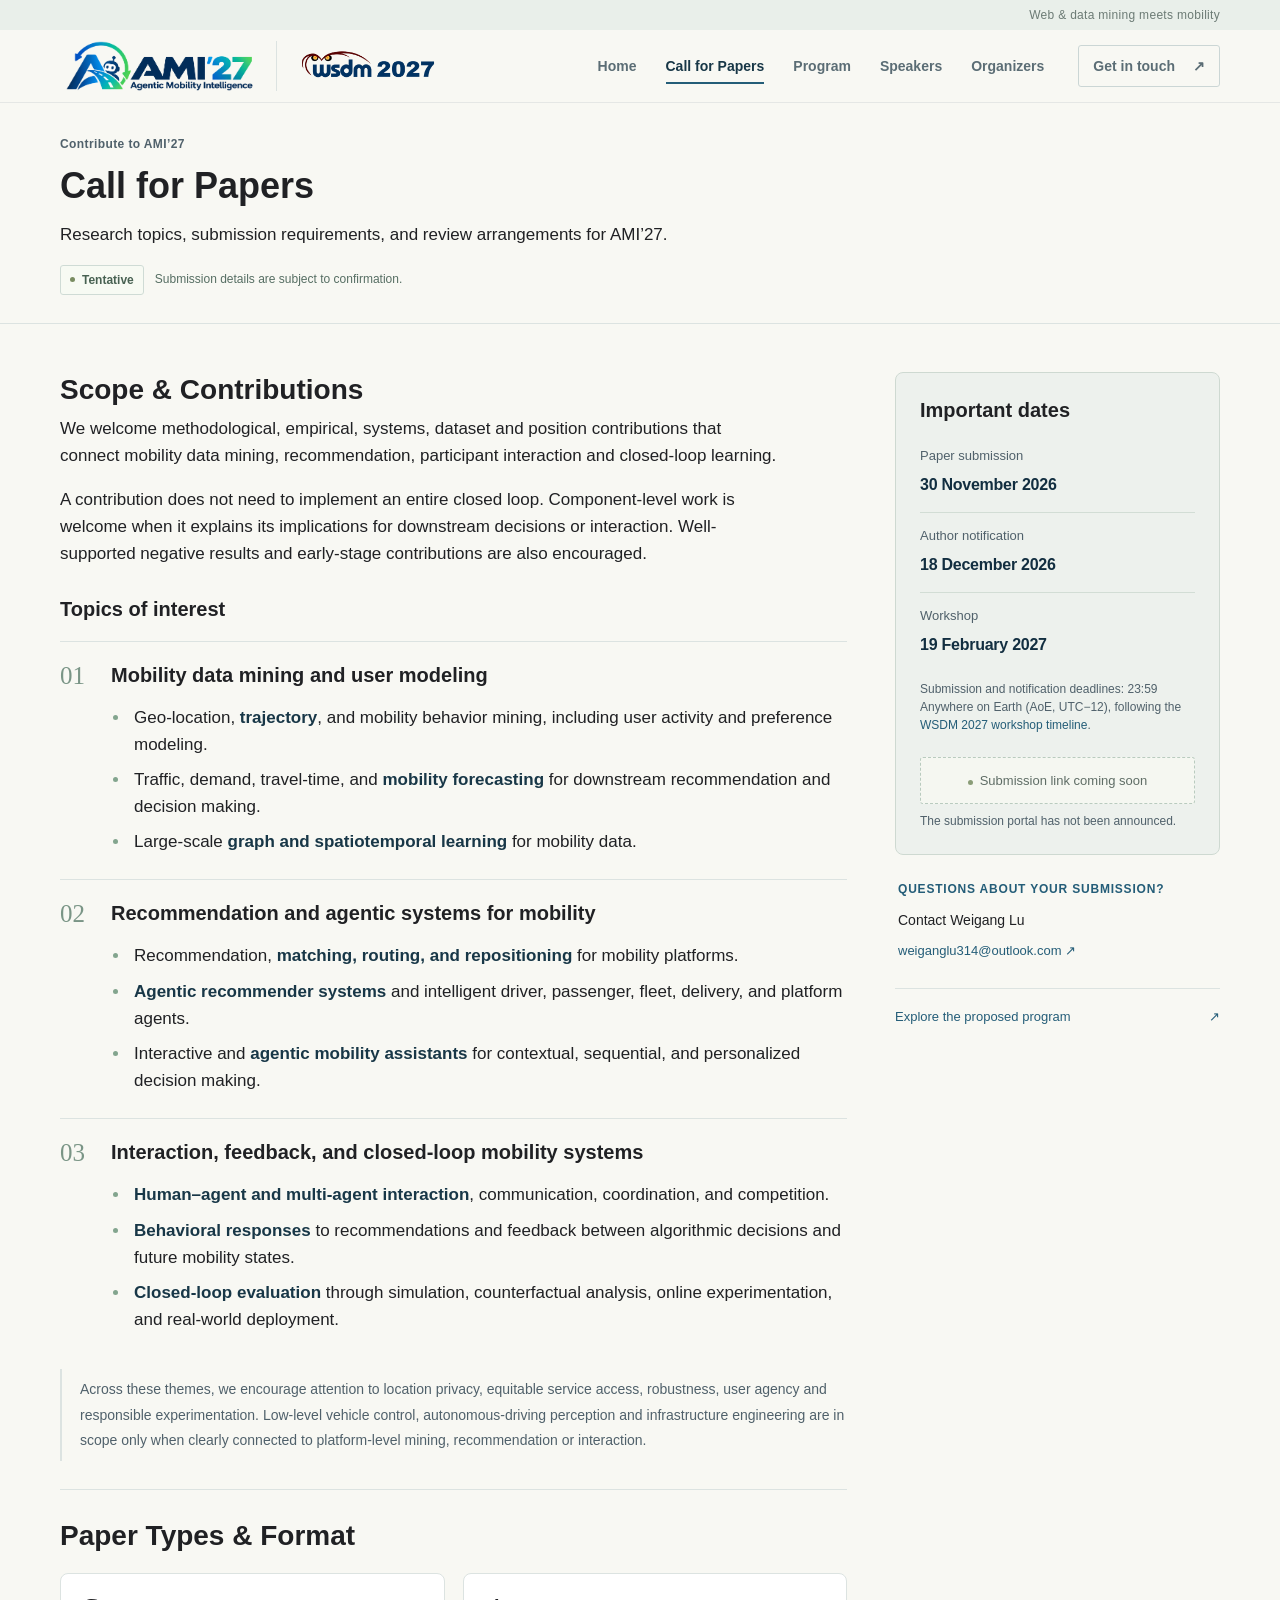
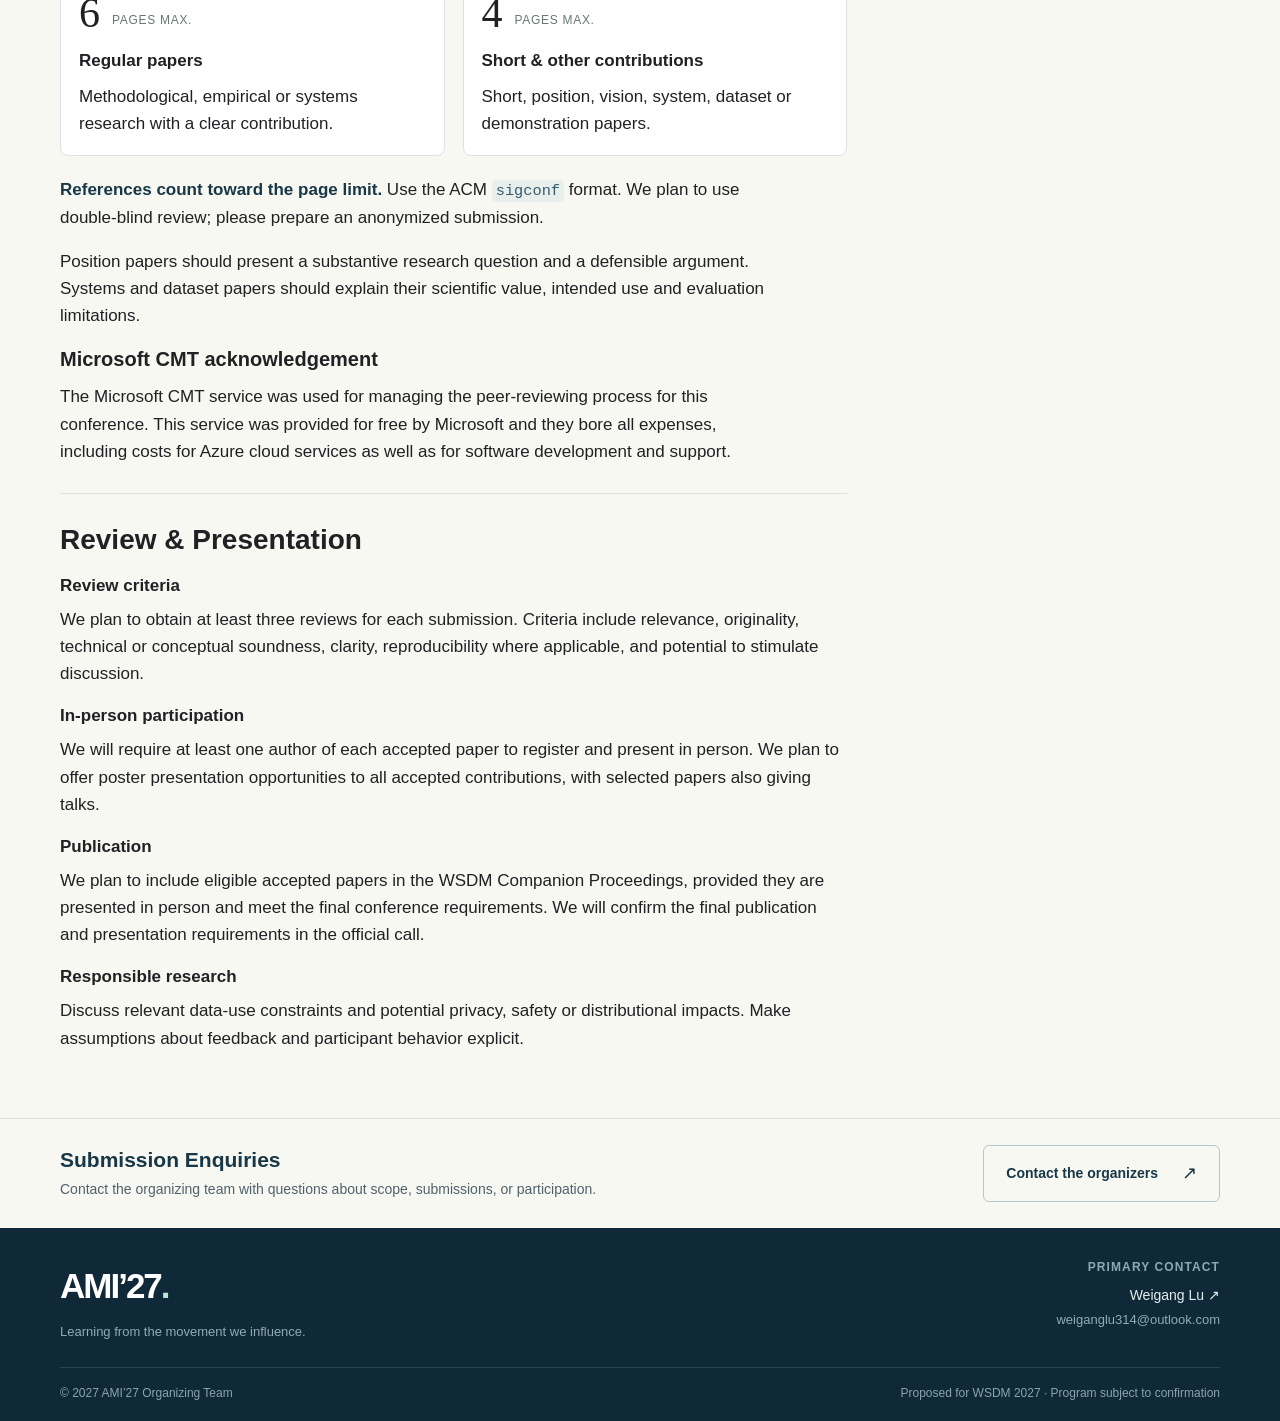
==== cfp.html @ adaaa417 "Initial commit: AMI'27 workshop website and build scripts Co-authored-by: Copilot <223556219+Copilot" ====
<!doctype html>
<html lang="en"><head><meta charset="utf-8"><meta name="viewport" content="width=device-width, initial-scale=1"><meta name="theme-color" content="#122e40"><title>Call for Papers | AMI’27</title><meta name="description" content="Explore the proposed AMI’27 research topics, submission guidelines, review process and important dates."><meta property="og:type" content="website"><meta property="og:title" content="Call for Papers | AMI’27"><meta property="og:description" content="Explore the proposed AMI’27 research topics, submission guidelines, review process and important dates."><meta property="og:site_name" content="AMI’27 — Agentic Mobility Intelligence"><link rel="icon" href="assets/img/favicon.svg" type="image/svg+xml"><link rel="stylesheet" href="assets/css/bootstrap.min.css"><link rel="stylesheet" href="assets/css/site.css"><link rel="stylesheet" href="assets/css/proposal.css"><link rel="stylesheet" href="assets/css/refinements.css"><link rel="stylesheet" href="assets/css/images.css"><script src="assets/js/site.js" defer></script></head><body class="page-cfp"><a class="skip-link" href="#main-content">Skip to content</a>
  <div class="announcement"><div class="container"><span class="announcement-right">Web & data mining meets mobility</span></div></div>
  <header class="site-header"><div class="container nav-inner">
    <div class="brand-group"><a class="wordmark" href="index.html" aria-label="AMI’27 home"><img src="assets/img/ami27-logo-transparent.png" width="2172" height="724" alt="AMI’27 — Agentic Mobility Intelligence"></a><a class="conference-brand" href="https://www.wsdm-conference.org/2027/" target="_blank" rel="noopener noreferrer" aria-label="Visit the WSDM 2027 conference website (opens in a new tab)"><img src="assets/img/wsdm-2027-logo-transparent.png" width="2152" height="731" alt="WSDM 2027"></a></div>
    <button class="menu-toggle" type="button" aria-controls="primary-navigation" aria-expanded="false"><span class="menu-lines" aria-hidden="true"></span><span class="sr-only">Open navigation</span></button>
    <nav class="site-nav" id="primary-navigation" aria-label="Main navigation"><a href="index.html">Home</a><a href="cfp.html" class="active" aria-current="page">Call for Papers</a><a href="schedule.html">Program</a><a href="speakers.html">Speakers</a><a href="organizers.html">Organizers</a><a class="nav-contact" href="mailto:weiganglu314@outlook.com">Get in touch <span aria-hidden="true">↗</span></a></nav>
  </div></header><main id="main-content"><section class="page-hero"><div class="container"><div class="eyebrow">Contribute to AMI’27</div><h1>Call for Papers</h1><p class="page-lead">Research topics, submission requirements, and review arrangements for AMI’27.</p><div class="hero-status"><span class="status-pill"><span></span>Tentative</span><span>Submission details are subject to confirmation.</span></div></div></section>
  <section class="section"><div class="container"><div class="content-sidebar-grid"><div class="main-prose"><h2>Scope & Contributions</h2><p>We welcome methodological, empirical, systems, dataset and position contributions that connect mobility data mining, recommendation, participant interaction and closed-loop learning.</p><p>A contribution does not need to implement an entire closed loop. Component-level work is welcome when it explains its implications for downstream decisions or interaction. Well-supported negative results and early-stage contributions are also encouraged.</p><section class="topic-block" id="topics"><h3 class="topic-section-title">Topics of interest</h3><article class="topic-group" id="theme-01"><span class="topic-index">01</span><div><h3>Mobility data mining and user modeling</h3><ul class="clean-list"><li>Geo-location, <strong>trajectory</strong>, and mobility behavior mining, including user activity and preference modeling.</li><li>Traffic, demand, travel-time, and <strong>mobility forecasting</strong> for downstream recommendation and decision making.</li><li>Large-scale <strong>graph and spatiotemporal learning</strong> for mobility data.</li></ul></div></article><article class="topic-group" id="theme-02"><span class="topic-index">02</span><div><h3>Recommendation and agentic systems for mobility</h3><ul class="clean-list"><li>Recommendation, <strong>matching, routing, and repositioning</strong> for mobility platforms.</li><li><strong>Agentic recommender systems</strong> and intelligent driver, passenger, fleet, delivery, and platform agents.</li><li>Interactive and <strong>agentic mobility assistants</strong> for contextual, sequential, and personalized decision making.</li></ul></div></article><article class="topic-group" id="theme-03"><span class="topic-index">03</span><div><h3>Interaction, feedback, and closed-loop mobility systems</h3><ul class="clean-list"><li><strong>Human–agent and multi-agent interaction</strong>, communication, coordination, and competition.</li><li><strong>Behavioral responses</strong> to recommendations and feedback between algorithmic decisions and future mobility states.</li><li><strong>Closed-loop evaluation</strong> through simulation, counterfactual analysis, online experimentation, and real-world deployment.</li></ul></div></article><p class="scope-note">Across these themes, we encourage attention to location privacy, equitable service access, robustness, user agency and responsible experimentation. Low-level vehicle control, autonomous-driving perception and infrastructure engineering are in scope only when clearly connected to platform-level mining, recommendation or interaction.</p></section>
  <section class="article-section" id="submission-guidelines"><h2>Paper Types & Format</h2><div class="paper-types"><div><span class="paper-limit">6<span>pages max.</span></span><h3>Regular papers</h3><p>Methodological, empirical or systems research with a clear contribution.</p></div><div><span class="paper-limit">4<span>pages max.</span></span><h3>Short & other contributions</h3><p>Short, position, vision, system, dataset or demonstration papers.</p></div></div><p><strong>References count toward the page limit.</strong> Use the ACM <code>sigconf</code> format. We plan to use double-blind review; please prepare an anonymized submission.</p><p>Position papers should present a substantive research question and a defensible argument. Systems and dataset papers should explain their scientific value, intended use and evaluation limitations.</p><h3 id="cmt-acknowledgement">Microsoft CMT acknowledgement</h3><p>The Microsoft CMT service was used for managing the peer-reviewing process for this conference. This service was provided for free by Microsoft and they bore all expenses, including costs for Azure cloud services as well as for software development and support.</p></section>
  <section class="article-section"><h2>Review & Presentation</h2><div class="guideline-row"><div><h3>Review criteria</h3><p>We plan to obtain at least three reviews for each submission. Criteria include relevance, originality, technical or conceptual soundness, clarity, reproducibility where applicable, and potential to stimulate discussion.</p></div></div><div class="guideline-row"><div><h3>In-person participation</h3><p>We will require at least one author of each accepted paper to register and present in person. We plan to offer poster presentation opportunities to all accepted contributions, with selected papers also giving talks.</p></div></div><div class="guideline-row"><div><h3>Publication</h3><p>We plan to include eligible accepted papers in the WSDM Companion Proceedings, provided they are presented in person and meet the final conference requirements. We will confirm the final publication and presentation requirements in the official call.</p></div></div><div class="guideline-row"><div><h3>Responsible research</h3><p>Discuss relevant data-use constraints and potential privacy, safety or distributional impacts. Make assumptions about feedback and participant behavior explicit.</p></div></div></section></div>
  <aside class="cfp-sidebar" aria-label="Submission dates and contact"><div class="dates-box"><div class="dates-heading"><h3>Important dates</h3></div><div class="dates-list dates-compact"><div><span class="date-label">Paper submission</span><strong>30 November 2026</strong></div><div><span class="date-label">Author notification</span><strong>18 December 2026</strong></div><div><span class="date-label">Workshop</span><strong>19 February 2027</strong></div></div><p class="fine-print">Submission and notification deadlines: 23:59 Anywhere on Earth (AoE, UTC−12), following the <a href="https://www.wsdm-conference.org/2027/cfworkshops.html">WSDM 2027 workshop timeline</a>.</p><div class="submission-pending"><span class="small-dot"></span>Submission link coming soon</div><p class="fine-print">The submission portal has not been announced.</p></div><div class="sidebar-contact"><span class="eyebrow">Questions about your submission?</span><p>Contact Weigang Lu</p><a href="mailto:weiganglu314@outlook.com">weiganglu314@outlook.com <span aria-hidden="true">↗</span></a></div><a class="sidebar-link" href="schedule.html">Explore the proposed program <span aria-hidden="true">↗</span></a></aside></div></div></section><section class="contact-band"><div class="container contact-band-inner"><div><h2>Submission Enquiries</h2><p>Contact the organizing team with questions about scope, submissions, or participation.</p></div><a class="button button-light" href="mailto:weiganglu314@outlook.com">Contact the organizers <span aria-hidden="true">↗</span></a></div></section></main><footer class="site-footer"><div class="container"><div class="footer-top"><div><a class="footer-brand" href="index.html">AMI’27<span class="footer-dot">.</span></a><p>Learning from the movement we influence.</p></div><div class="footer-contact"><span class="eyebrow">Primary contact</span><a href="mailto:weiganglu314@outlook.com">Weigang Lu <span aria-hidden="true">↗</span></a><span>weiganglu314@outlook.com</span></div></div><div class="footer-bottom"><span>© 2027 AMI’27 Organizing Team</span><span>Proposed for WSDM 2027 · Program subject to confirmation</span></div></div></footer><dialog class="image-dialog" aria-labelledby="image-dialog-title"><div class="image-dialog-toolbar"><h2 id="image-dialog-title">Diagram</h2><div class="dialog-actions"><button type="button" class="dialog-zoom" aria-pressed="false">Actual size</button><button type="button" class="dialog-close" aria-label="Close full-size diagram">Close <span aria-hidden="true">×</span></button></div></div><div class="dialog-image-scroll"><img alt="" class="dialog-image"></div><p>Choose Actual size to inspect details. Press Escape to close.</p></dialog></body></html>
---- assets/css/site.css ----
/* AMI'27: an adaptation of the supplied WSDM2023 static workshop template.
   Bootstrap's original responsive container/grid is retained. */
:root{--navy:#122e40;--navy-deep:#102938;--ink:#183747;--muted:#50616b;--blue:#245d78;--mint:#b4ead4;--cream:#f8f8f3;--line:#dce3e1;--white:#fff;--serif:Georgia,'Times New Roman',serif}
*{box-sizing:border-box}html{scroll-behavior:smooth;scroll-padding-top:105px}body{margin:0;font-family:Arial,'Helvetica Neue',sans-serif;font-size:16px;line-height:1.65;color:var(--ink);background:var(--cream);-webkit-font-smoothing:antialiased}h1,h2,h3,h4,p{margin-top:0}h1,h2{font-family:var(--serif);font-weight:400;letter-spacing:-1.3px}h2{font-size:40px;line-height:1.18;margin-bottom:24px}h3{font-size:22px;line-height:1.3;font-weight:600;letter-spacing:-.4px}p{margin-bottom:19px}a{color:var(--blue);text-decoration:none}a:hover,a:focus{color:var(--ink);text-decoration:none}button,a{touch-action:manipulation}button{font:inherit}img{max-width:100%;height:auto}button:focus-visible,a:focus-visible,summary:focus-visible,[tabindex]:focus-visible{outline:3px solid #3686a7;outline-offset:5px}a,button,summary{-webkit-tap-highlight-color:transparent}.container{width:auto;max-width:1240px;padding-left:40px;padding-right:40px}main{min-height:65vh}[hidden]{display:none!important}.skip-link{position:fixed;z-index:300;top:-100px;left:16px;padding:10px 18px;background:var(--white);color:var(--ink);border:2px solid var(--blue)}.skip-link:focus{top:12px}.eyebrow{display:block;font-size:12px;font-weight:700;line-height:1.6;letter-spacing:1.7px;text-transform:uppercase;color:var(--blue);margin-bottom:17px}.eyebrow.light{color:#c2dbdf}.fine-print{font-size:12px;color:var(--muted);line-height:1.7}.text-link{font-size:14px;font-weight:600;display:inline-flex;align-items:center;gap:18px;line-height:1.6}.text-link:hover{text-decoration:underline;text-underline-offset:5px}.button{display:inline-flex;justify-content:center;align-items:center;gap:24px;padding:14px 22px;min-height:50px;border:1px solid transparent;border-radius:4px;font-size:14px;font-weight:600;line-height:1.5;transition:background .18s,color .18s,transform .18s}.button:hover{transform:translateY(-2px)}.button span{font-size:18px;font-weight:400}.button-mint{background:var(--mint);color:var(--navy)}.button-mint:hover{background:#d1f5e5}.button-navy{background:var(--navy);color:#fff}.button-navy:hover,.button-navy:focus{background:#24506a;color:#fff}.button-outline{border-color:#b4c7cd;color:var(--ink)}.button-outline:hover{background:#e8eeeb}.button-light{background:#f9fcf6;color:var(--ink);white-space:nowrap}.button-full{display:flex;width:100%}.small-dot,.live-dot{display:inline-block;width:6px;height:6px;border-radius:50%;background:var(--mint);flex-shrink:0}.small-dot{margin-right:7px}.muted-heading{color:#7b8990}.section{padding:86px 0}.section-heading{display:flex;align-items:flex-end;justify-content:space-between;gap:30px;margin-bottom:35px}.section-heading h2{margin-bottom:0}.section-heading .text-link{white-space:nowrap;padding-bottom:6px}.section-aside{font-size:12px;color:var(--muted);padding-bottom:7px}.status-pill{display:inline-flex;align-items:center;gap:7px;white-space:nowrap;font-size:12px;font-weight:600;line-height:1.5;padding:5px 9px;border:1px solid #cfdbd5;border-radius:3px;background:#edf3ed;color:#486152}.status-pill>span{height:5px;width:5px;border-radius:50%;background:#798c61}.announcement{background:#e9efea;font-size:12px;line-height:1.5;color:#50645e;letter-spacing:.3px}.announcement .container{display:flex;justify-content:space-between;padding-top:8px;padding-bottom:8px}.announcement-right{color:#6c7b75}.site-header{background:rgba(248,248,243,.97);position:sticky;z-index:40;top:0;border-bottom:1px solid rgba(18,46,64,.08);backdrop-filter:blur(12px)}.nav-inner{height:84px;display:flex;align-items:center;justify-content:space-between;gap:32px}.wordmark{display:flex;gap:11px;align-items:center;font-size:28px;font-weight:700;line-height:1;letter-spacing:-1.2px;color:var(--ink)}.logo-year{font-weight:400}.logo-symbol{position:relative;display:flex;justify-content:center;align-items:center;background:var(--navy);color:var(--mint);height:33px;width:33px;border-radius:5px;font-size:24px;font-family:var(--serif);font-weight:400;padding-bottom:3px}.logo-symbol>span{font-family:Arial,sans-serif;font-size:14px;margin-left:0;position:absolute;top:2px;right:2px}.site-nav{display:flex;align-items:center;gap:29px}.site-nav>a{font-size:14px;font-weight:600;position:relative;color:#5b6d75;padding:29px 0}.site-nav>a.active,.site-nav>a:hover{color:var(--ink)}.site-nav>a.active:after{content:'';position:absolute;bottom:20px;left:0;right:0;height:2px;background:var(--blue)}.site-nav .nav-contact{padding:9px 14px;border:1px solid #cbd6d5;border-radius:3px;display:flex;gap:18px;margin-left:5px}.menu-toggle{display:none;border:1px solid #b9c9ca;border-radius:4px;background:transparent;width:43px;height:40px;align-items:center;justify-content:center}.menu-lines{height:2px;width:19px;background:var(--ink);position:relative}.menu-lines:before,.menu-lines:after{content:'';height:2px;width:19px;background:var(--ink);position:absolute;left:0}.menu-lines:before{top:-6px}.menu-lines:after{top:6px}
.hero{background:var(--navy);color:#fff;overflow:hidden}.hero-grid{display:grid;grid-template-columns:1.05fr 1fr;align-items:center;gap:52px;padding:67px 0 56px}.hero h1{font-size:65px;line-height:1.08;letter-spacing:-2.6px;margin:25px 0 24px}.hero h1>span{color:var(--mint)}.hero-subtitle{font-size:18px;color:#e0e9eb;line-height:1.5;max-width:440px;margin-bottom:20px}.hero-description{font-size:14px;color:#a6bdc9;line-height:1.8;max-width:405px}.hero-actions{display:flex;flex-wrap:wrap;align-items:center;gap:22px;margin-top:30px}.hero-actions .button{font-size:14px;gap:15px;padding:14px 18px}.text-link-light{color:#d7e3e8;font-size:14px;gap:9px}.text-link-light:hover,.text-link-light:focus{color:#fff}.hero-copy .eyebrow{font-size:12px;letter-spacing:1.4px}.event-facts{display:grid;grid-template-columns:1fr .95fr 1.1fr 1.15fr;border-top:1px solid #3b5261;padding:27px 0 29px;gap:28px}.event-facts>div{padding-left:25px;border-left:1px solid #3b5261}.event-facts>div:first-child{padding-left:0;border-left:0}.event-facts>div>span{display:block;font-size:12px;letter-spacing:1.5px;text-transform:uppercase;color:#95aebd;margin-bottom:7px}.event-facts strong{font-size:14px;font-weight:400;color:#eaf0ed}.fact-muted{color:#acc0c8}.mobility-visual{border:1px solid #3b5361;background:#183446;border-radius:8px;overflow:hidden;transform:rotate(-1deg)}.visual-heading{padding:17px 18px;display:flex;gap:8px;align-items:center;border-bottom:1px solid #344f60;font-size:12px;color:#c3d5dc}.visual-heading .live-dot{width:5px;height:5px}.visual-index{margin-left:auto;font-size:12px;letter-spacing:1px;color:#7893a1}.network-map{display:block;width:100%;height:auto}.visual-caption{padding:13px 18px;border-top:1px solid #344f60;display:flex;justify-content:space-between;align-items:center;color:#acc4ce;font-size:12px;gap:10px}.visual-caption>span:last-child{color:var(--mint);font-size:20px;line-height:1}.route-dashes{animation:route-flow 16s linear infinite}@keyframes route-flow{to{stroke-dashoffset:-208}}
.intro-section{padding-bottom:64px}.intro-section h2{font-size:38px}.prose{font-size:16px;color:var(--muted)}.prose p:first-child{font-size:18px;color:var(--ink);line-height:1.65}.prose .text-link{margin-top:5px}.loop-ribbon{display:flex;align-items:center;justify-content:space-between;gap:15px;margin-top:52px;border-top:1px solid var(--line);border-bottom:1px solid var(--line);padding:23px 10px;font-size:18px;font-family:var(--serif)}.loop-ribbon b{font-size:12px;font-family:Arial,sans-serif;font-weight:400;margin-right:13px;color:#74878c}.loop-ribbon i{font-style:normal;color:#8eaaa5}.loop-return{font-size:27px;line-height:1}.themes-section{background:#edf1ed}.themes-section .section-heading h2{font-size:36px}.theme-list{border-top:1px solid #cdd8d3}.theme-row{display:grid;grid-template-columns:54px 1.1fr 1fr 28px;align-items:center;gap:25px;padding:29px 3px;border-bottom:1px solid #cdd8d3;color:var(--ink);transition:background .15s}.theme-row:hover{background:#e1e9e2}.theme-number{font-family:var(--serif);font-size:29px;color:#7b9187;align-self:start;line-height:1.3}.theme-label{display:block;text-transform:uppercase;font-size:12px;letter-spacing:1.4px;color:#687e72;margin-bottom:8px}.theme-row h3{font-size:20px;margin-bottom:0;line-height:1.35;font-weight:500;max-width:365px}.theme-row p{margin:0;color:#60736c;font-size:13px;line-height:1.75;max-width:370px}.theme-arrow{font-size:23px;color:#5c7569;justify-self:end}.concept-section{background:#fff}.concept-tabs{display:flex;border-bottom:1px solid var(--line);gap:28px}.concept-tabs button{position:relative;background:none;border:0;padding:14px 1px 17px;font-size:13px;color:var(--muted)}.concept-tabs button.selected{color:var(--ink);font-weight:600}.concept-tabs button.selected:after{content:'';position:absolute;left:0;right:0;bottom:-1px;height:3px;background:var(--blue)}.concept-tabs button span{margin-left:11px}.concept-panel{padding:25px 0 0}.concept-panel>p{font-size:14px;color:var(--muted);margin-bottom:20px}.figure-link{display:block;position:relative;border:1px solid #e2e8e8;background:#fff;border-radius:6px;padding:15px;text-align:center;overflow:hidden}.figure-link img{width:100%;max-width:1000px;display:block;margin:0 auto}.figure-zoom{display:inline-flex;gap:18px;align-items:center;background:var(--cream);padding:9px 14px;font-size:12px;border:1px solid var(--line);border-radius:3px;margin:12px 0 3px}.figure-link:hover .figure-zoom{background:var(--navy);color:#fff}.participation-copy h2{font-size:42px}.participation-copy>p{font-size:16px;color:var(--muted);max-width:460px}.format-notes{display:flex;flex-wrap:wrap;gap:9px 20px;font-size:12px;color:#567064;margin:25px 0 29px}.format-notes span:before{content:'+';color:#567064;margin-right:7px}.dates-box{padding:29px;background:#fff;border:1px solid var(--line);border-radius:5px}.dates-heading{display:flex;align-items:center;justify-content:space-between;gap:10px;margin-bottom:10px}.dates-heading h3{font-family:var(--serif);font-size:25px;font-weight:400;margin:0}.dates-list>div{padding:19px 0;border-bottom:1px solid var(--line)}.dates-list>div:last-child{border-bottom:0}.date-label{display:block;font-size:13px;color:var(--muted);margin-bottom:5px}.dates-list strong{font-size:17px;font-weight:500;letter-spacing:-.25px}.dates-box>.fine-print{margin:8px 0 0}.contact-band{padding:49px 0;background:#234c5c;color:#fff}.contact-band-inner{display:flex;justify-content:space-between;align-items:center;gap:30px}.contact-band h2{font-size:29px;letter-spacing:-.5px;margin-bottom:10px}.contact-band p{font-size:14px;color:#c1d3d9;margin-bottom:0}.contact-band .button{font-size:14px}.site-footer{padding:48px 0 21px;background:#102938;color:#d6e2e4}.footer-top{display:flex;justify-content:space-between;gap:35px;padding-bottom:36px}.footer-brand{font-size:35px;font-weight:700;letter-spacing:-2px;color:#fff}.footer-brand:hover,.footer-brand:focus{color:var(--mint)}.footer-dot{color:var(--mint)}.footer-top p{font-size:13px;color:#92abb8;margin:8px 0 0}.footer-contact{display:flex;flex-direction:column;text-align:right}.footer-contact .eyebrow{font-size:12px;color:#8ea8b6;margin:0 0 7px}.footer-contact>a{font-size:14px;color:#e2efed}.footer-contact>span:last-child{font-size:13px;color:#91aab7;margin-top:4px}.footer-bottom{border-top:1px solid #2c4656;padding-top:20px;display:flex;justify-content:space-between;gap:20px;color:#8ba3b0;font-size:12px}
.page-hero{background:#e9efeb;border-bottom:1px solid #dce4df;padding:63px 0 58px;position:relative;overflow:hidden}.page-hero:after{content:'↗';font-family:var(--serif);font-size:300px;line-height:1;color:#dce5de;position:absolute;right:9%;bottom:-57px;pointer-events:none}.page-hero>.container{position:relative;z-index:1}.page-hero h1{font-size:62px;line-height:1.09;letter-spacing:-2px;margin-bottom:21px;max-width:850px}.page-lead{font-size:17px;line-height:1.65;max-width:630px;color:#536b64;margin-bottom:0}.hero-status{display:flex;align-items:center;gap:11px;margin-top:23px;color:#566e63;font-size:12px;flex-wrap:wrap}.hero-status .status-pill{background:#f7faf3}.content-sidebar-grid{display:grid;grid-template-columns:minmax(0,1fr) 325px;gap:75px;align-items:start}.main-prose>p{font-size:16px;color:var(--muted)}.main-prose h2{font-size:36px}.cfp-sidebar{position:sticky;top:115px}.cfp-sidebar .dates-box{padding:24px}.cfp-sidebar .dates-heading h3{font-size:23px}.cfp-sidebar .date-label{font-size:13px}.cfp-sidebar .dates-list strong{font-size:16px}.cfp-sidebar .fine-print{font-size:12px}.submission-pending{margin-top:23px;padding:13px 10px;text-align:center;font-size:13px;color:#5f6d66;border:1px dashed #b9cbbf;background:#f5f7f1;border-radius:3px;line-height:1.5}.submission-pending .small-dot{background:#8a9d78;width:5px;height:5px}.sidebar-contact{padding:25px 3px;border-bottom:1px solid var(--line);margin-bottom:18px}.sidebar-contact .eyebrow{font-size:12px;letter-spacing:.8px;margin-bottom:10px}.sidebar-contact p{font-size:14px;margin-bottom:4px}.sidebar-contact>a{font-size:13px;overflow-wrap:anywhere}.sidebar-link{font-size:13px;display:flex;justify-content:space-between;gap:10px}.topic-block{margin-top:45px}.topic-group{display:grid;grid-template-columns:34px 1fr;gap:17px;padding:26px 0;border-top:1px solid var(--line);scroll-margin-top:110px}.topic-index{font-family:var(--serif);color:#7a9586;font-size:25px;line-height:1.1}.topic-group h3{font-size:20px;margin-bottom:17px}.clean-list{padding-left:19px;margin-bottom:0;color:var(--muted);font-size:15px}.clean-list li{padding:4px 0 4px 4px}.clean-list li::marker{color:#83a58e}.scope-note{font-size:14px;line-height:1.8;padding:22px;background:#eaf0e9;color:#5e7364;margin:12px 0 0;border-left:3px solid #b0c5b2}.article-section{padding-top:51px;margin-top:37px;border-top:1px solid var(--line)}.article-section>p{font-size:16px;color:var(--muted)}.article-section strong{color:var(--ink)}.paper-types{display:grid;grid-template-columns:1fr 1fr;gap:22px;margin:25px 0}.paper-types>div{padding:22px;background:#eef1ee;border:1px solid #dbe3dc;border-radius:3px}.paper-limit{font-family:var(--serif);font-size:50px;line-height:1;display:flex;align-items:flex-end;gap:12px;margin-bottom:21px}.paper-limit span{font-family:Arial,sans-serif;font-size:12px;letter-spacing:.7px;text-transform:uppercase;line-height:1.5;padding-bottom:5px;color:#66796e}.paper-types h3{font-size:17px}.paper-types p{font-size:15px;color:var(--muted);margin-bottom:0}.article-section code{color:#365c6c;background:#e8eeeb}.guideline-row{display:grid;grid-template-columns:28px 1fr;gap:17px;margin:26px 0}.guideline-row>span{font-size:12px;color:#799286;padding-top:4px}.guideline-row h3{font-size:17px;margin-bottom:8px}.guideline-row p{font-size:15px;color:var(--muted);margin-bottom:0}.program-intro{display:grid;grid-template-columns:1.25fr 1fr;gap:70px;align-items:center;margin-bottom:37px}.program-intro h2{font-size:36px;margin-bottom:0}.program-note{font-size:14px;color:var(--muted)}.program-note strong{font-size:14px;color:var(--ink);font-weight:600}.program-note p{margin:8px 0 13px}.program-note .text-link{font-size:14px}.schedule-table-head,.schedule-row{display:grid;grid-template-columns:140px minmax(0,1fr) 140px;gap:30px;align-items:center}.schedule-table-head{font-size:12px;letter-spacing:1.5px;text-transform:uppercase;background:var(--navy);color:#c7dadf;padding:15px 25px;border-radius:4px 4px 0 0}.schedule-row{padding:27px 25px;border:1px solid var(--line);border-top:0;background:#fff}.schedule-break{background:#edf2e8}.session-time{font-variant-numeric:tabular-nums;align-self:start}.session-time time{font-size:21px;font-family:var(--serif)}.session-time>span{display:block;font-size:13px;color:#596c76;margin-top:0}.session-description h3{font-size:17px;margin:0 0 7px;line-height:1.4}.session-description p{font-size:15px;color:var(--muted);margin:0}.session-type{font-size:12px;color:#426553;background:#e9f1e9;border:1px solid #d6e3d8;padding:5px 9px;justify-self:start;border-radius:3px}.schedule-break .session-type{background:#e0e9d7;border-color:#d1ddc5}.program-footnote{margin-top:18px;font-size:12px}.panel-section{background:#e9efeb}.panel-section h2{font-size:40px}.panel-section .large-copy{font-family:var(--serif);font-size:25px;line-height:1.4;color:var(--ink)}.panel-section p{font-size:16px;color:#5c7066}.panel-questions{list-style:none;margin:24px 0;padding:0}.panel-questions li{font-size:15px;padding:11px 0;border-bottom:1px solid #cedbd1}.panel-questions li:before{content:'↗';margin-right:15px;color:#6c9279}.panel-section .fine-print{font-size:12px;margin-top:20px}.speakers-announcement{display:flex;align-items:center;gap:30px;border-bottom:1px solid var(--line);padding-bottom:44px;margin-bottom:40px}.announcement-symbol{font-family:var(--serif);display:flex;align-items:center;justify-content:center;flex-shrink:0;width:75px;height:75px;border:1px solid #c8d8d1;background:#e8f0e9;border-radius:50%;font-size:40px;color:#779b88}.speakers-announcement .eyebrow{margin-bottom:9px}.speakers-announcement h2{font-size:32px;margin-bottom:10px}.speakers-announcement p{font-size:13px;max-width:650px;color:var(--muted);margin-bottom:0}.speakers-announcement>.status-pill{margin-left:auto;align-self:flex-start;margin-top:5px}.talk-grid{display:grid;grid-template-columns:1fr 1fr;gap:28px}.talk-card{background:#e9f0ed;border:1px solid #d5e1db;border-radius:5px;padding:30px;overflow:hidden}.talk-card-alt{background:#e8eff4;border-color:#d2dfe8}.talk-top{display:flex;justify-content:space-between;gap:12px;align-items:center}.talk-top .eyebrow{margin:0;font-size:12px}.talk-top>span:last-child{font-size:12px;color:#60796d}.talk-graphic{height:170px;position:relative;display:flex;justify-content:center;align-items:center;margin:12px 0 23px}.talk-graphic>span{position:absolute;border-radius:50%;border:1px solid #c2d7c9;width:165px;height:165px}.talk-graphic>span:nth-child(2){width:120px;height:120px}.talk-graphic>span:nth-child(3){width:75px;height:75px;background:#dcebe0}.talk-graphic i{position:relative;font-family:var(--serif);font-size:50px;font-style:normal;color:#699982}.talk-card-alt .talk-graphic>span{border-color:#bed1df}.talk-card-alt .talk-graphic>span:nth-child(3){background:#d5e3ee}.talk-card-alt .talk-graphic i{color:#7497ae}.talk-card h3{font-family:var(--serif);font-size:31px;font-weight:400;margin:0 0 12px}.talk-card>p{font-size:13px;color:#62776c}.talk-bottom{margin-top:25px;padding-top:17px;border-top:1px solid #ccdbd2;display:flex;justify-content:space-between;gap:12px;font-size:12px;color:#5b7769;flex-wrap:wrap}.talk-bottom .fine-print{font-size:12px}.speaker-panel-callout{display:flex;align-items:center;justify-content:space-between;gap:35px;border-top:1px solid var(--line);margin-top:60px;padding-top:48px}.speaker-panel-callout>div{max-width:690px}.speaker-panel-callout h2{font-size:34px}.speaker-panel-callout p{font-size:14px;color:var(--muted);margin-bottom:0}.speaker-panel-callout .button{white-space:nowrap;font-size:12px}.organizer-grid{display:grid;grid-template-columns:repeat(3,minmax(0,1fr));gap:44px 29px;align-items:start}.organizer-card{background:#fff;border:1px solid var(--line);border-radius:5px;overflow:hidden}.organizer-photo{height:280px;position:relative;background:#e2e9e5;overflow:hidden}.organizer-photo>img{width:100%;height:100%;object-fit:cover;object-position:center 28%;display:block}.organizer-card:nth-child(2) .organizer-photo>img{object-position:center 35%}.organizer-card:nth-child(6) .organizer-photo>img{object-position:center 18%}.contact-badge{position:absolute;left:16px;bottom:14px;padding:5px 9px;font-size:12px;background:var(--navy);color:#e1eee8;border-radius:3px}.portrait-placeholder{width:100%;height:100%;display:flex;flex-direction:column;align-items:center;justify-content:center;background:radial-gradient(ellipse at 50% 30%,#edf3ed,#dae5dc);color:#7b9587}.portrait-placeholder>span{font-family:var(--serif);font-size:70px;letter-spacing:-5px;border:1px solid #bdcfc1;border-radius:50%;width:130px;height:130px;text-align:center;line-height:125px;padding-right:4px}.portrait-placeholder small{font-size:12px;letter-spacing:1.3px;text-transform:uppercase;margin-top:20px;color:#6e8575}.organizer-info{padding:24px}.organizer-info h2{font-family:var(--serif);font-size:27px;font-weight:400;line-height:1.3;letter-spacing:-.4px;margin-bottom:10px}.organizer-institution{font-size:14px;color:#3e5e6b;min-height:40px;margin-bottom:6px;line-height:1.6}.organizer-department{font-size:13px;color:#52656e;margin-bottom:17px;min-height:32px}.organizer-email{font-size:13px;display:inline-flex;gap:16px}.bio-details{border-top:1px solid var(--line);margin-top:20px;padding-top:13px}.bio-details summary{list-style:none;display:flex;justify-content:space-between;gap:15px;cursor:pointer;font-size:13px;color:#567162;min-height:25px;align-items:center}.bio-details summary::-webkit-details-marker{display:none}.bio-details summary>span{font-size:19px;font-weight:400}.bio-details[open] summary>span{transform:rotate(45deg)}.bio-details p{font-size:15px;color:var(--muted);margin:16px 0 0;line-height:1.8}.committee-note{margin:26px 0 0;font-size:12px}.image-dialog{border:0;border-radius:7px;padding:0;max-width:calc(100vw - 50px);width:1200px;max-height:calc(100vh - 50px);background:#fff;color:var(--ink);box-shadow:0 25px 80px #0005;margin:auto}.image-dialog::backdrop{background:#071923c9;backdrop-filter:blur(4px)}.image-dialog-toolbar{display:flex;justify-content:space-between;align-items:center;gap:20px;padding:13px 20px;border-bottom:1px solid var(--line)}.image-dialog-toolbar h2{font-family:Arial,sans-serif;letter-spacing:0;font-size:15px;line-height:1.5;margin:0}.dialog-close{background:#edf2ee;border:1px solid #c9d8ce;border-radius:3px;color:var(--ink);font-size:12px;padding:5px 10px;white-space:nowrap;display:flex;gap:15px;align-items:center;min-height:36px}.dialog-close span{font-size:22px;line-height:1}.dialog-image-scroll{max-height:calc(100vh - 180px);overflow:auto}.dialog-image{display:block;width:100%;max-width:none}.image-dialog>p{font-size:12px;color:var(--muted);margin:0;padding:9px 20px}.dialog-open{overflow:hidden}
.organizer-links{display:flex;flex-wrap:wrap;align-items:center;gap:10px 22px}
/* Bootstrap clearfix pseudo-elements must not become extra flex children. */
.nav-inner::before,.nav-inner::after,.announcement .container::before,.announcement .container::after,.contact-band-inner::before,.contact-band-inner::after{content:none}
.organizer-card:nth-child(4) .organizer-photo{background:#2095bc}
.organizer-card:nth-child(4) .organizer-photo>img{object-fit:contain;object-position:center}
.organizer-photo>img[src$="changyi-ma.webp"]{object-position:center 14%}
.organizer-photo>img[src$="qinggang-zhang.webp"]{object-position:center top}
@media(min-width:1500px){.container{max-width:1310px}.hero-grid{gap:70px;padding-top:78px;padding-bottom:67px}.hero h1{font-size:70px}.hero-subtitle{font-size:19px}.hero-actions{gap:25px}.organizer-photo{height:310px}}
@media(max-width:1199px){.container{padding-left:30px;padding-right:30px}.site-nav{gap:21px}.hero-grid{gap:32px}.hero h1{font-size:57px}.hero-subtitle{font-size:17px}.hero-actions{gap:17px}.hero-actions .button{padding:13px;font-size:14px}.hero-actions .text-link{font-size:14px}.event-facts{gap:15px}.event-facts>div{padding-left:16px}.event-facts strong{font-size:14px}.content-sidebar-grid{gap:40px;grid-template-columns:minmax(0,1fr) 305px}.organizer-photo{height:245px}.organizer-info{padding:21px}.organizer-info h2{font-size:25px}.section-heading h2{font-size:35px}.contact-band h2{font-size:27px}.dates-box{padding:24px}.dates-heading h3{font-size:23px}.theme-row{gap:20px;grid-template-columns:40px 1.15fr 1fr 22px}.theme-row h3{font-size:18px}}
@media(max-width:991px){.site-nav{gap:17px}.site-nav>a{font-size:14px}.site-nav .nav-contact{display:none}.hero-grid{gap:26px;grid-template-columns:1fr 1fr;padding-top:50px;padding-bottom:45px}.hero h1{font-size:47px;letter-spacing:-1.9px}.hero-copy .eyebrow{font-size:12px}.hero-subtitle{font-size:15px}.hero-description{font-size:12px}.hero-actions{margin-top:22px;gap:17px}.hero-actions .text-link{font-size:14px}.mobility-visual{transform:none}.visual-heading{padding:12px 10px;font-size:12px;gap:5px}.visual-index{display:none}.visual-caption{font-size:12px;padding:10px}.event-facts{grid-template-columns:1fr 1fr;gap:18px 30px;padding:24px 0}.event-facts>div:nth-child(3){border-left:0;padding-left:0}.event-facts strong{font-size:14px}.section{padding:65px 0}.intro-section .prose{margin-top:24px}.intro-section h2{font-size:37px}.loop-ribbon{margin-top:35px;font-size:17px}.loop-ribbon b{margin-right:7px}.section-heading{align-items:start;gap:20px}.section-heading h2,.themes-section .section-heading h2{font-size:32px}.section-heading .text-link{font-size:12px;align-self:flex-end}.section-aside{display:none}.theme-row{grid-template-columns:35px 1fr 1fr 20px;gap:18px}.theme-row p{font-size:12px}.theme-row h3{font-size:17px}.theme-number{font-size:25px}.participation-copy{margin-bottom:35px}.participation-copy>p{max-width:650px}.dates-list>div{padding:17px 0}.dates-heading h3{font-size:26px}.contact-band-inner{align-items:start;flex-direction:column;gap:23px}.contact-band .button{min-height:45px}.page-hero h1{font-size:55px}.page-hero{padding:50px 0}.page-hero:after{right:3%;opacity:.6}.content-sidebar-grid{grid-template-columns:minmax(0,1fr) 270px;gap:30px}.main-prose h2{font-size:30px}.cfp-sidebar .dates-box{padding:18px}.cfp-sidebar .dates-heading{align-items:flex-start;flex-direction:column}.cfp-sidebar .dates-heading h3{font-size:25px}.cfp-sidebar .status-pill{font-size:12px}.cfp-sidebar .dates-list strong{font-size:15px}.topic-group{grid-template-columns:26px 1fr;gap:12px}.topic-group h3{font-size:18px}.paper-types{grid-template-columns:1fr;gap:15px}.program-intro{gap:35px}.program-intro h2{font-size:32px}.schedule-table-head,.schedule-row{grid-template-columns:100px minmax(0,1fr) 105px;gap:20px;padding-left:20px;padding-right:20px}.session-description h3{font-size:15px}.session-description p{font-size:15px}.session-type{font-size:12px;padding:5px 7px}.panel-section .large-copy{margin-top:10px}.speakers-announcement{gap:20px}.speakers-announcement h2{font-size:29px}.speakers-announcement>.status-pill{display:none}.talk-card{padding:23px}.talk-top{flex-direction:column;align-items:flex-start;gap:6px}.speaker-panel-callout{align-items:start;flex-direction:column;gap:23px}.organizer-grid{grid-template-columns:repeat(2,minmax(0,1fr));gap:30px}.organizer-photo{height:300px}.organizer-institution{min-height:40px}.image-dialog-toolbar h2{font-size:13px}}
@media(max-width:767px){html{scroll-padding-top:90px}.container{padding-left:22px;padding-right:22px}.announcement .container{padding-top:7px;padding-bottom:7px;font-size:12px;letter-spacing:0}.announcement-right{display:none}.nav-inner{height:70px;gap:20px}.wordmark{font-size:26px}.logo-symbol{height:30px;width:30px;font-size:22px}.menu-toggle{display:flex}.site-nav{display:none;position:absolute;left:0;right:0;top:70px;background:var(--cream);padding:12px 22px 20px;border-bottom:1px solid var(--line);box-shadow:0 12px 18px #142b3b12;gap:0;align-items:stretch}.site-nav.is-open{display:flex;flex-direction:column}.site-nav>a{padding:12px 4px;font-size:14px}.site-nav>a.active:after{bottom:10px;right:auto;width:24px}.site-nav .nav-contact{display:flex;justify-content:space-between;margin:12px 0 0;padding:12px 15px}.hero-grid{grid-template-columns:1fr;gap:38px;padding:42px 0 30px}.hero-copy .eyebrow{font-size:12px;letter-spacing:1.1px}.hero h1{font-size:55px;line-height:1.08;letter-spacing:-2px;margin:20px 0}.hero-subtitle{font-size:17px;max-width:440px}.hero-description{font-size:13px;max-width:460px}.hero-actions{gap:22px;margin-top:24px}.hero-actions .button{font-size:14px;padding:13px 15px;min-height:47px}.hero-actions .text-link{font-size:14px}.mobility-visual{max-width:540px;width:100%;justify-self:center}.visual-heading{font-size:12px;padding:14px}.visual-caption{font-size:12px;padding:12px 14px}.visual-index{display:inline}.event-facts{gap:18px 20px;padding:23px 0 28px}.event-facts>div{padding-left:16px}.event-facts>div>span{font-size:12px;letter-spacing:1px;margin-bottom:7px}.event-facts strong{font-size:14px;line-height:1.6;display:block}.section{padding:52px 0}h2{font-size:33px;letter-spacing:-.9px}.intro-section h2{font-size:33px}.intro-section .prose{margin-top:15px;font-size:14px}.prose p:first-child{font-size:17px}.loop-ribbon{display:grid;grid-template-columns:1fr 20px 1fr;gap:18px 6px;padding:23px 5px;font-size:17px;margin-top:30px}.loop-ribbon>span{white-space:nowrap}.loop-ribbon>i:nth-child(4),.loop-return{display:none}.loop-ribbon b{font-size:12px;margin-right:10px}.section-heading{flex-direction:column;gap:15px;margin-bottom:27px}.section-heading h2,.themes-section .section-heading h2{font-size:32px}.section-heading .text-link{align-self:flex-start;padding:0}.theme-row{grid-template-columns:30px minmax(0,1fr) 20px;gap:8px 15px;padding:23px 0;align-items:start}.theme-row>p{grid-column:2;grid-row:2;font-size:12px;max-width:100%}.theme-arrow{grid-column:3;grid-row:1;align-self:center}.theme-number{font-size:25px}.theme-row h3{font-size:19px}.theme-label{font-size:12px;letter-spacing:1.1px;margin-bottom:7px}.concept-tabs{gap:18px}.concept-tabs button{font-size:12px;padding:13px 0}.concept-tabs button span{margin-left:3px}.concept-panel{padding-top:18px}.concept-panel>p{font-size:13px}.figure-link{padding:7px}.figure-zoom{font-size:12px;padding:7px 10px;margin-top:9px}.participation-copy h2{font-size:35px}.participation-copy>p{font-size:16px}.dates-box{padding:24px}.dates-list strong{font-size:18px}.contact-band{padding:35px 0}.contact-band h2{font-size:29px;line-height:1.2}.contact-band p{font-size:14px;line-height:1.7}.footer-top{flex-direction:column;gap:28px;padding-bottom:29px}.footer-contact{text-align:left}.site-footer{padding:35px 0 22px}.footer-bottom{flex-direction:column;gap:7px;font-size:12px}.footer-brand{font-size:32px}.page-hero{padding:40px 0}.page-hero .eyebrow{font-size:12px}.page-hero h1{font-size:46px;letter-spacing:-1.4px}.page-lead{font-size:15px}.page-hero:after{font-size:230px;right:-12%;opacity:.4}.hero-status{font-size:12px;gap:10px}.content-sidebar-grid{grid-template-columns:1fr;gap:40px}.cfp-sidebar{position:static;grid-row:1}.cfp-sidebar .dates-box{padding:22px}.cfp-sidebar .dates-heading{flex-direction:row;align-items:center}.cfp-sidebar .dates-list>div{display:flex;align-items:center;justify-content:space-between;gap:16px;padding:14px 0}.cfp-sidebar .date-label{margin:0;font-size:13px}.cfp-sidebar .dates-list strong{font-size:15px}.cfp-sidebar .sidebar-contact,.cfp-sidebar .sidebar-link{display:none}.main-prose h2{font-size:31px}.main-prose>p{font-size:16px}.topic-block{margin-top:32px}.topic-group{padding:23px 0;gap:12px;grid-template-columns:24px 1fr}.topic-group h3{font-size:19px}.clean-list{font-size:15px}.scope-note{padding:18px;font-size:14px}.article-section{padding-top:35px;margin-top:31px}.paper-types{grid-template-columns:1fr 1fr;gap:14px}.paper-types>div{padding:18px}.paper-limit{font-size:43px;gap:8px}.paper-limit span{font-size:12px}.paper-types h3{font-size:16px}.paper-types p{font-size:15px}.program-intro{grid-template-columns:1fr;gap:23px;margin-bottom:28px}.program-intro h2{font-size:32px}.program-note{padding:17px;border-left:3px solid #b9c9be;background:#edf1e9}.schedule-table-head{grid-template-columns:75px 1fr;gap:14px;padding:13px 15px}.schedule-table-head>span:last-child{display:none}.schedule-row{grid-template-columns:75px minmax(0,1fr);gap:10px 14px;padding:22px 15px}.session-time{grid-row:1 / 3}.session-time time{font-size:23px}.session-time>span{font-size:13px}.session-description h3{font-size:16px;line-height:1.4}.session-description p{font-size:15px;line-height:1.7}.session-type{grid-column:2;font-size:12px;padding:3px 7px}.panel-section h2{font-size:34px}.panel-section .large-copy{font-size:24px}.panel-section p{font-size:16px}.panel-questions li{font-size:15px}.speakers-announcement{align-items:flex-start;gap:19px;flex-direction:column;padding-bottom:30px;margin-bottom:28px}.announcement-symbol{height:55px;width:55px;font-size:30px}.speakers-announcement h2{font-size:29px}.talk-grid{grid-template-columns:1fr;gap:22px}.talk-card{padding:24px}.talk-top{flex-direction:row;align-items:center}.talk-graphic{height:155px;margin:18px 0 22px}.talk-card h3{font-size:30px}.talk-bottom{font-size:12px}.speaker-panel-callout{margin-top:40px;padding-top:35px}.speaker-panel-callout h2{font-size:31px}.organizer-grid{grid-template-columns:repeat(2,minmax(0,1fr));gap:20px 15px}.organizer-photo{height:210px}.organizer-info{padding:17px}.organizer-info h2{font-size:22px;line-height:1.2;min-height:52px}.organizer-institution{font-size:14px;min-height:55px}.organizer-department{font-size:13px;min-height:44px}.organizer-email{font-size:13px}.bio-details summary{font-size:13px}.bio-details p{font-size:15px}.portrait-placeholder>span{font-size:52px;width:100px;height:100px;line-height:96px;letter-spacing:-3px}.portrait-placeholder small{font-size:12px;letter-spacing:.6px}.contact-badge{font-size:12px;padding:4px 7px;left:10px;bottom:10px}.image-dialog{max-width:calc(100vw - 20px);max-height:calc(100dvh - 30px)}.image-dialog-toolbar{padding:10px 13px;gap:12px}.image-dialog-toolbar h2{font-size:12px;max-width:210px}.dialog-close{font-size:12px;padding:5px 8px;gap:8px}.dialog-image-scroll{max-height:calc(100dvh - 145px)}.dialog-image{width:1000px;min-width:1000px}.image-dialog>p{font-size:12px;padding:8px 13px}}
@media(max-width:399px){.container{padding-left:18px;padding-right:18px}.hero h1{font-size:47px}.hero-actions{gap:17px}.hero-actions .button{gap:9px;padding:12px 11px;font-size:14px}.hero-actions .text-link{font-size:14px;gap:6px}.hero-copy .eyebrow{font-size:12px}.event-facts{gap:17px 13px}.event-facts>div{padding-left:13px}.event-facts strong{font-size:14px}.loop-ribbon{font-size:16px}.loop-ribbon b{margin-right:7px}.concept-tabs{gap:15px}.concept-tabs button{font-size:12px}.dates-heading h3{font-size:23px}.page-hero h1{font-size:42px}.organizer-grid{grid-template-columns:1fr;gap:24px}.organizer-photo{height:300px}.organizer-info{padding:23px}.organizer-info h2{font-size:28px;min-height:0}.organizer-institution{font-size:14px;min-height:0}.organizer-department{font-size:13px;min-height:0}.organizer-email,.bio-details summary{font-size:13px}.bio-details p{font-size:15px}.portrait-placeholder>span{font-size:70px;width:130px;height:130px;line-height:125px}.portrait-placeholder small{font-size:12px}.paper-types{grid-template-columns:1fr}.schedule-row{grid-template-columns:63px minmax(0,1fr);gap:10px 12px;padding:21px 12px}.session-time time{font-size:21px}.schedule-table-head{grid-template-columns:63px 1fr;gap:12px;padding-left:12px;padding-right:12px}.session-description h3{font-size:15px}}
@media(prefers-reduced-motion:reduce){html{scroll-behavior:auto}*,*:before,*:after{animation:none!important;transition:none!important}.button:hover{transform:none}}
@media print{.announcement,.site-header,.site-footer,.contact-band,.hero-actions,.image-dialog,.menu-toggle{display:none!important}body{font-size:11pt;background:#fff;color:#000}.container{width:100%;padding:0;max-width:none}.section,.page-hero{padding:20px 0}.page-hero{background:none}.page-hero:after{display:none}.content-sidebar-grid{display:block}.cfp-sidebar{position:static;margin-top:20px}.schedule-row,.organizer-card{break-inside:avoid}.schedule-table-head{background:#eee;color:#000}.hero{background:#fff;color:#000}.hero h1>span{color:#244c5c}.mobility-visual{display:none}.hero-grid{display:block}.event-facts{color:#000}.event-facts strong{color:#000}.bio-details>p{display:block}.concept-panel[hidden]{display:block!important}.concept-tabs{display:none}}

/* A single compact heading introduces the organizing committee. */
.page-organizers .page-hero{padding:40px 0 36px}
.page-organizers .page-hero h1{font-size:50px;margin-bottom:16px}
.page-organizers .page-lead{max-width:800px}
.page-organizers .organizers-section{padding-top:36px}
@media(max-width:767px){.page-organizers .page-hero{padding:30px 0 26px}.page-organizers .page-hero h1{font-size:38px}.page-organizers .organizers-section{padding-top:28px}}
@media print{.page-organizers .page-hero,.page-organizers .organizers-section{padding:20px 0}}
---- assets/css/proposal.css ----
/* Proposal-led homepage and concise speaker announcements. */
.workshop-intro-grid{display:grid;grid-template-columns:minmax(0,1.45fr) minmax(0,.85fr);gap:85px;align-items:center;padding:59px 0 52px}
.hero-intro h1{font-size:62px;margin:20px 0 22px}
.hero-intro .hero-subtitle{max-width:560px;font-size:19px;margin-bottom:23px}
.workshop-introduction{font-size:16px;line-height:1.85;color:#bfd0d9;max-width:620px;margin-bottom:15px}
.workshop-focus{padding:29px 30px;border:1px solid #3b5565;border-radius:5px;background:#193748}
.workshop-focus .eyebrow{font-size:12px;letter-spacing:1.5px;margin-bottom:14px}
.workshop-focus h2{font-size:31px;color:#edf5ef;margin-bottom:23px;letter-spacing:-.6px}
.workshop-focus ol{list-style:none;padding:0;margin:0 0 21px}
.workshop-focus li{display:grid;grid-template-columns:24px minmax(0,1fr);gap:15px;padding:18px 0;border-top:1px solid #3b5565}
.workshop-focus li>span{font-size:12px;color:#a7dfc9;padding-top:3px}
.workshop-focus li>p{font-size:15px;line-height:1.65;color:#d4e3e7;margin:0}
.workshop-focus .text-link{font-size:14px}
.hero-intro .event-facts{grid-template-columns:.9fr .8fr 1fr 1.3fr}
.hero-intro .event-facts strong{font-size:14px}
.motivation-grid{display:grid;grid-template-columns:minmax(0,1.35fr) minmax(0,.9fr);gap:65px;align-items:start}
.proposal-prose p{font-size:16px;line-height:1.85;color:var(--muted);margin-bottom:20px}
.proposal-prose p:last-child{margin-bottom:0}
.research-question{background:#e9efea;padding:31px;border-left:3px solid #8eb8a2;border-radius:0 4px 4px 0}
.research-question blockquote{font-family:var(--serif);font-size:25px;line-height:1.48;letter-spacing:-.3px;margin:0 0 21px;padding:0;border:0;color:var(--ink)}
.research-question>p{font-size:14px;color:#5a7565;line-height:1.8;border-top:1px solid #cfddd2;padding-top:18px;margin:0}
.proposal-diagrams-section{background:#fff}
.proposal-section-lead{font-size:16px;line-height:1.85;max-width:930px;color:var(--muted);margin-bottom:28px}
.proposal-diagrams-section .loop-ribbon{margin:29px 0 32px}
.proposal-figures{display:grid;grid-template-columns:minmax(0,1fr) minmax(0,1fr);gap:28px}
.proposal-figure{min-width:0;margin:0}
.proposal-figure figcaption{margin-bottom:18px}
.proposal-figure figcaption>span{font-size:12px;letter-spacing:1.2px;text-transform:uppercase;color:#768a80;display:block;margin-bottom:8px}
.proposal-figure h3{font-size:18px;line-height:1.4;min-height:50px;margin-bottom:0}
.proposal-figure .figure-link{padding:8px}
.proposal-figure .figure-zoom{font-size:12px;padding:7px 11px;margin:7px 0 3px}
.proposal-figure>p{font-size:14px;line-height:1.8;margin:16px 0 0;color:var(--muted)}
.definition-note{font-size:14px;line-height:1.8;margin:32px 0 0;padding:21px 24px;background:#f0f4ee;border-left:3px solid #b1c8b7;color:#506957}
.homepage-topics-section{background:#edf1ed}
.homepage-topics{border-top:1px solid #ccd9ce}
.homepage-topic{display:grid;grid-template-columns:40px minmax(0,.8fr) minmax(0,1.4fr);gap:25px;padding:29px 0;border-bottom:1px solid #ccd9ce;scroll-margin-top:110px}
.homepage-topic .theme-number{font-size:28px;line-height:1.2}
.homepage-topic h3{font-size:21px;font-weight:600;line-height:1.4;margin:0}
.homepage-topic .clean-list{font-size:15px;line-height:1.75;color:#566e5f;padding-left:18px}
.homepage-topic .clean-list li{padding:0 0 10px 3px}
.homepage-topic .clean-list li:last-child{padding-bottom:0}
.topics-scope{font-size:14px;line-height:1.85;color:#5a7463;margin:25px 0 0;max-width:1030px}
.objectives-grid{display:grid;grid-template-columns:minmax(0,1fr) minmax(0,1fr);column-gap:60px;row-gap:31px}
.objective{display:grid;grid-template-columns:29px minmax(0,1fr);gap:19px;border-top:1px solid var(--line);padding-top:26px}
.objective-index{font-family:var(--serif);font-size:24px;line-height:1.2;color:#7b9d88}
.objective h3{font-size:20px;line-height:1.4;margin-bottom:14px}
.objective p{font-size:15px;line-height:1.85;color:var(--muted);margin:0}
.relevance-section{background:#e9efeb}
.relevance-grid{display:grid;grid-template-columns:minmax(0,1fr) minmax(0,1fr);gap:70px}
.relevance-grid h2{font-size:35px}
.relevance-grid p{font-size:16px;line-height:1.85;color:#5c7066}
.outcomes-list{list-style:none;margin:0;padding:0}
.outcomes-list li{border-top:1px solid #cedbd1;padding:16px 0;font-size:15px;line-height:1.8;color:#5c7066}
.outcomes-list li:first-child{padding-top:0;border-top:0}
.home-speaker-notice{margin:27px 0;padding:20px 0;border-top:1px solid var(--line);border-bottom:1px solid var(--line)}
.home-speaker-notice h3{font-size:17px;margin-bottom:10px}
.home-speaker-notice p{font-size:15px;color:var(--muted);margin-bottom:10px}
.home-speaker-notice .text-link{font-size:14px}
.speaker-pending{max-width:850px;padding:35px 38px;background:#edf2ed;border:1px solid #d3dfd5;border-radius:5px;margin:0 auto}
.speaker-pending h2{font-size:36px;line-height:1.3;margin:19px 0 20px}
.speaker-pending>p{font-size:16px;line-height:1.85;max-width:680px;color:var(--muted);margin-bottom:25px}
.speaker-pending .button{font-size:14px}
@media(max-width:1199px){.workshop-intro-grid{gap:48px;grid-template-columns:minmax(0,1.35fr) minmax(0,.9fr)}.hero-intro h1{font-size:55px}.workshop-focus{padding:25px}.workshop-focus h2{font-size:28px}.workshop-focus li>p{font-size:15px}.motivation-grid{gap:40px}.research-question{padding:25px}.research-question blockquote{font-size:23px}.homepage-topic{grid-template-columns:34px minmax(0,.85fr) minmax(0,1.2fr);gap:22px}.objectives-grid{column-gap:38px}.relevance-grid{gap:45px}}
@media(max-width:991px){.workshop-intro-grid{gap:31px;grid-template-columns:minmax(0,1.15fr) minmax(0,.85fr);padding-top:45px;padding-bottom:40px}.hero-intro h1{font-size:46px}.hero-intro .hero-subtitle{font-size:17px}.workshop-introduction{font-size:16px}.workshop-focus{padding:21px}.workshop-focus h2{font-size:26px}.workshop-focus li{gap:10px;padding:15px 0}.workshop-focus li>p{font-size:15px}.hero-intro .event-facts{grid-template-columns:1fr 1fr}.motivation-grid{grid-template-columns:1fr;gap:29px}.research-question blockquote{font-size:26px}.research-question>p{max-width:600px}.homepage-topic{grid-template-columns:30px minmax(0,.8fr) minmax(0,1.2fr);gap:18px}.homepage-topic h3{font-size:19px}.proposal-figures{gap:22px}.proposal-figure h3{font-size:17px}.objectives-grid{gap:30px}.objective{gap:12px;grid-template-columns:25px minmax(0,1fr)}.objective h3{font-size:18px}.objective p{font-size:15px}.relevance-grid{gap:30px}.relevance-grid h2{font-size:31px}.relevance-grid p,.outcomes-list li{font-size:15px}}
@media(max-width:767px){.workshop-intro-grid{grid-template-columns:1fr;gap:30px;padding:38px 0 31px}.hero-intro h1{font-size:52px}.hero-intro .hero-subtitle{font-size:17px}.workshop-introduction{font-size:16px;line-height:1.85}.workshop-focus{padding:23px}.workshop-focus h2{font-size:28px;margin-bottom:20px}.workshop-focus li{grid-template-columns:24px minmax(0,1fr);gap:14px;padding:15px 0}.workshop-focus li>p{font-size:15px}.hero-intro .event-facts strong{font-size:14px}.hero-intro .eyebrow{font-size:12px;letter-spacing:1px}.proposal-prose p{font-size:16px}.research-question{padding:24px}.research-question blockquote{font-size:24px}.research-question>p{font-size:14px}.proposal-section-lead{font-size:16px;margin-bottom:23px}.proposal-figures{grid-template-columns:1fr;gap:31px}.proposal-figure h3{min-height:0;font-size:19px}.proposal-figure figcaption{margin-bottom:13px}.proposal-figure>p{font-size:14px;margin-top:13px}.definition-note{font-size:14px;padding:18px;margin-top:27px}.homepage-topic{grid-template-columns:28px minmax(0,1fr);gap:12px 17px;padding:24px 0}.homepage-topic .clean-list{grid-column:2;font-size:15px}.homepage-topic h3{font-size:20px}.homepage-topic .theme-number{font-size:26px}.topics-scope{font-size:14px}.objectives-grid{grid-template-columns:1fr;gap:25px}.objective{grid-template-columns:28px minmax(0,1fr);gap:15px;padding-top:22px}.objective h3{font-size:20px}.objective p{font-size:15px}.relevance-grid{grid-template-columns:1fr;gap:30px}.relevance-grid h2{font-size:32px}.relevance-grid p,.outcomes-list li{font-size:15px}.speaker-pending{padding:26px 22px}.speaker-pending h2{font-size:30px}.speaker-pending>p{font-size:16px}}
@media(max-width:399px){.hero-intro h1{font-size:46px}.hero-intro .eyebrow{font-size:12px}.hero-intro .event-facts strong{font-size:14px}.workshop-focus h2{font-size:27px}}
@media print{.workshop-intro-grid,.motivation-grid,.relevance-grid{display:block}.workshop-focus{display:none}.workshop-introduction{color:#000}.proposal-figures,.objectives-grid{break-inside:avoid}.research-question{margin-top:20px}.hero-intro .event-facts strong{color:#000}}

/* Highlight one research phrase per topic on Home and Call for Papers. */
.homepage-topic .clean-list strong,.topic-group .clean-list strong{font-weight:600;color:var(--ink)}
---- assets/css/refinements.css ----
/* Compact layout for the supplied Questions Hero v5 page. */
:root {
  --body-font: -apple-system, BlinkMacSystemFont, "Segoe UI", Roboto, "Helvetica Neue", Arial, sans-serif;
  --title-size: 28px;
  --body-size: 17px;
  --body-leading: 1.6;
  --body-color: #202124;
  --reading-width: 76ch;
  --card-radius: 8px;
  --surface-neutral: #fff;
  --surface-accent: #edf1ed;
}
body{font-family:var(--body-font);font-size:var(--body-size);font-weight:400;line-height:var(--body-leading);letter-spacing:normal;word-spacing:normal;color:var(--body-color)}
html{scroll-padding-top:92px}
h1,h2,h3,h4,.dates-heading h3,.talk-card h3,.organizer-info h2,.image-dialog-toolbar h2{font-family:var(--body-font);font-weight:600;letter-spacing:normal;text-wrap:wrap}
h1,h2{line-height:1.25;letter-spacing:normal}
h3,h4{letter-spacing:0}
h3{font-size:20px;line-height:1.35}
p{text-wrap:wrap;margin-bottom:1em}
.section-heading h2,.main-prose h2,.participation-copy h2,.relevance-grid h2,.panel-section h2,.speaker-pending h2,.program-intro h2{font-size:var(--title-size);line-height:1.25;letter-spacing:normal}
.page-hero h1,.page-organizers .page-hero h1{font-size:36px;line-height:1.2;letter-spacing:normal;margin-bottom:14px}
.proposal-prose p,.proposal-section-lead,.main-prose>p,.article-section>p,.participation-copy>p,.relevance-grid p,.speaker-pending>p{font-size:var(--body-size);line-height:var(--body-leading);color:var(--body-color);max-width:var(--reading-width);margin-bottom:1em}
.proposal-prose p:last-child{margin-bottom:0}
.objective p,.outcomes-list li,.clean-list,.homepage-topic .clean-list,.guideline-row p,.paper-types p,.session-description p,.bio-details p{font-size:var(--body-size);line-height:var(--body-leading);color:var(--body-color)}
.proposal-figure>p,.topics-scope,.definition-note{line-height:1.55}
.objective h3,.homepage-topic h3,.topic-group h3{font-size:20px;line-height:1.3}
.eyebrow{letter-spacing:1.1px;margin-bottom:12px}
.fine-print{line-height:1.5}

/* Compact masthead and hero, with the original title and three questions. */
.announcement .container{padding-top:6px;padding-bottom:6px}
.announcement-right{margin-left:auto}
.nav-inner{height:72px}
.brand-group{display:flex;align-items:center;gap:16px;flex-shrink:0}
.wordmark img{display:block;width:200px;height:auto}
.conference-brand{display:flex;align-items:center;padding-left:16px;border-left:1px solid var(--line);flex-shrink:0}
/* The logo's alpha channel lets the existing header background show through. */
.conference-brand img{display:block;width:148px;height:auto}
.site-nav>a{padding:20px 0}
.site-nav>a.active:after{bottom:13px}
.hero-intro .workshop-intro-grid{grid-template-columns:minmax(0,1.2fr) minmax(0,1fr);gap:44px;padding:36px 0 28px}
.hero-intro h1{font-size:40px;line-height:1.2;letter-spacing:normal;margin:12px 0 16px;text-wrap:initial}
.hero-intro h1 span{display:inline;white-space:nowrap}
.hero-intro .hero-subtitle{font-size:18px;line-height:1.4;max-width:100%;margin-bottom:14px}
.hero-intro .workshop-introduction{font-size:var(--body-size);line-height:var(--body-leading);max-width:60ch;color:#c6d6de;margin-bottom:0}
.hero-intro .hero-actions{margin-top:20px;gap:16px}
.hero-intro .hero-actions .button{padding:11px 18px;min-height:44px}
.hero-intro .hero-actions a{white-space:nowrap}
.workshop-focus{padding:22px 24px;border-radius:var(--card-radius)}
.workshop-focus .eyebrow{font-size:12px;letter-spacing:1px;margin-bottom:10px}
.workshop-focus h2{font-size:22px;line-height:1.25;letter-spacing:normal;margin-bottom:14px}
.workshop-focus ol{margin-bottom:14px}
.workshop-focus li{gap:12px;padding:13px 0}
.workshop-focus li>p{font-size:16px;line-height:1.6}
.workshop-focus .text-link{font-size:14px}
.hero-intro .event-facts{padding-top:16px;padding-bottom:18px}
.event-facts>div>span{letter-spacing:1px;margin-bottom:5px}

/* A consistent spacing rhythm across the five pages. */
.section{padding:48px 0}
.section-heading{margin-bottom:8px}
.section-heading h2{margin-bottom:0}
.main-prose h2,.participation-copy h2,.program-intro h2{margin-bottom:8px}
.proposal-diagrams-section,.relevance-section,.panel-section{background:var(--cream)}
.homepage-topics-section{background:var(--surface-accent)}
.page-hero,.page-organizers .page-hero{background:var(--cream);border-bottom:1px solid var(--line);padding:32px 0 28px}
.page-hero:after{content:none}
.page-hero .eyebrow{font-size:12px;letter-spacing:.4px;text-transform:none;color:var(--muted);margin-bottom:10px}
.page-lead{font-size:var(--body-size);line-height:var(--body-leading);color:var(--body-color)}
.page-schedule .page-lead{max-width:none}
.page-organizers .organizers-section{padding-top:28px}
.hero-status{margin-top:16px}
.motivation-grid{gap:44px}
.motivation-section .proposal-prose{max-width:800px}
.motivation-section .proposal-prose p{max-width:none}
.workshop-objectives-section{margin-top:24px;padding:18px 20px;background:#edf3ef;border:1px solid #cfdbd5;border-left:3px solid #508079;border-radius:8px}
.workshop-objectives-section h3{font-size:20px;line-height:1.35;margin:0 0 8px}
.workshop-objectives{padding-left:20px;margin:0;color:var(--body-color);font-size:var(--body-size);line-height:var(--body-leading)}
.workshop-objectives li+li{margin-top:8px}
.workshop-objectives strong{color:var(--ink);font-weight:600}
.research-question{background:transparent;border:0;border-left:2px solid #b1c8b7;border-radius:0;padding:0 0 0 22px}
.research-question .eyebrow{font-size:13px;letter-spacing:0;text-transform:none;margin-bottom:10px;color:var(--blue)}
.research-question blockquote{font-size:23px;line-height:1.35;margin-bottom:14px;color:var(--navy)}
.research-question>p{border:0;padding-top:0;color:var(--muted);line-height:1.55}
.proposal-section-lead{margin-bottom:18px}
.proposal-diagrams-section .loop-ribbon{margin:20px 0 24px;padding:16px 8px}
.homepage-topic{padding:22px 0;gap:20px}
.homepage-topic .clean-list li{padding-bottom:6px}
.homepage-topic .clean-list li:last-child{padding-bottom:0}
.topics-scope{margin-top:18px}
.objectives-grid{gap:22px 40px}
.objective{display:block;border-top:0;padding-top:0}
.objective h3{margin-bottom:8px}
.relevance-section{padding-top:8px;padding-bottom:32px}
.relevance-grid{gap:44px;border-top:1px solid var(--line);padding-top:26px}
.relevance-grid h2{font-size:27px;letter-spacing:normal;margin-bottom:14px}
.relevance-grid p,.outcomes-list li{color:var(--muted)}
.outcomes-list{list-style:disc;padding-left:19px}
.outcomes-list li,.outcomes-list li:first-child{border:0;padding:0 0 10px 3px}
.outcomes-list li::marker{color:#81938a}
.dates-box{background:var(--surface-accent);border:1px solid #ced9d1;border-radius:var(--card-radius);padding:24px}
.dates-heading h3,.cfp-sidebar .dates-heading h3{font-size:20px;line-height:1.3}
.dates-list strong{font-size:18px;font-weight:600;color:var(--navy)}
.dates-list>div{padding:13px 0;border-color:#d2ddd5}
.home-speaker-notice{border:0;padding:0;margin:18px 0}
.home-speaker-notice h3{font-size:16px;margin-bottom:6px}
.home-speaker-notice p{font-size:15px}

/* Submission and program content retain the same readable body size. */
.content-sidebar-grid{gap:48px}
.cfp-sidebar{top:92px}
.topic-block{margin-top:28px}
.topic-group{padding:20px 0}
.topic-group h3{margin-bottom:12px}
.article-section{padding-top:28px;margin-top:28px}
.paper-types{gap:18px;margin:20px 0}
.paper-types>div,.speaker-pending{background:var(--surface-neutral);border-color:var(--line);border-radius:var(--card-radius)}
.paper-types>div{padding:18px}
.paper-limit{font-size:42px;margin-bottom:16px}
.scope-note,.definition-note{background:transparent;border-left:2px solid var(--line);padding:8px 0 8px 18px;color:var(--muted)}
.definition-note{margin-top:20px}
.guideline-row{display:block;margin:18px 0}
.topic-section-title{font-size:20px;margin-bottom:18px}
.program-intro{gap:40px;margin-bottom:24px}
.schedule-row{padding:18px 20px}
.session-description h3{margin-bottom:5px}
.panel-questions{list-style:disc;padding-left:20px;margin:18px 0}
.panel-questions li{padding:8px 0}
.panel-questions li:before{content:none}
.panel-questions li::marker{color:#81938a}
.speaker-pending{padding:26px 28px}
.speaker-pending h2{font-size:28px;line-height:1.3;margin:14px 0}
.speaker-pending>p{margin-bottom:18px}

.contact-band{background:var(--cream);color:var(--ink);padding:26px 0;border-top:1px solid var(--line)}
.contact-band h2{font-family:var(--body-font);font-size:21px;font-weight:600;letter-spacing:normal;margin-bottom:6px}
.contact-band p{color:var(--muted);line-height:1.5}
.contact-band .button-light{border-color:#b4c7cd;background:transparent;color:var(--ink);border-radius:6px}
.contact-band .button-light:hover,.contact-band .button-light:focus{background:#e8eeeb}
.site-footer{padding:30px 0 18px}
.footer-top{padding-bottom:24px}
.footer-bottom{padding-top:16px}
.organizer-card,.figure-link,.image-dialog{border-radius:var(--card-radius)}
.button{border-radius:6px}

@media(max-width:1199px){
  .nav-inner{gap:22px}
  .wordmark img{width:180px}
  .conference-brand img{width:132px}
  .site-nav{gap:20px}
  .site-nav .nav-contact{display:none}
  .hero-intro .workshop-intro-grid{gap:30px}
  .hero-intro h1{font-size:38px}
  .workshop-focus{padding:20px}
  .workshop-focus h2{font-size:22px}
}
@media(min-width:768px) and (max-width:991px){
  .hero-intro .workshop-intro-grid{grid-template-columns:1.1fr 1fr;gap:24px}
  .hero-intro h1{font-size:34px;letter-spacing:normal}
  .hero-intro .hero-subtitle{font-size:17px}
  .hero-intro .hero-actions{gap:12px}
}
@media(max-width:991px){
  .nav-inner{gap:18px}
  .wordmark img{width:156px}
  .brand-group{gap:12px}
  .brand-group .wordmark{font-size:24px;gap:9px}
  .brand-group .logo-symbol{width:30px;height:30px}
  .conference-brand{padding-left:12px}
  .conference-brand img{width:116px}
  .site-nav{gap:16px}
  .section{padding:40px 0}
  .motivation-grid{gap:24px}
  .relevance-section{padding-top:8px;padding-bottom:28px}
  .relevance-grid{gap:30px;padding-top:24px}
  .objectives-grid{gap:22px 30px}
  .content-sidebar-grid{gap:28px}
}
@media(max-width:767px){
  :root{--title-size:26px;--body-size:16px}
  html{scroll-padding-top:80px}
  .nav-inner{height:64px}
  .nav-inner{gap:12px}
  .brand-group{gap:10px}
  .brand-group .wordmark{gap:8px}
  .brand-group .logo-symbol{width:28px;height:28px}
  .conference-brand{padding-left:10px}
  .conference-brand img{width:104px}
  .site-nav{top:64px}
  .site-nav{gap:0}
  .site-nav .nav-contact{display:flex}
  .site-nav>a{padding:12px 4px}
  .site-nav>a.active:after{bottom:10px}
  .page-hero h1,.page-organizers .page-hero h1{font-size:30px;letter-spacing:normal}
  .hero-intro .workshop-intro-grid{grid-template-columns:1fr;gap:24px;padding:26px 0 22px}
  .hero-intro h1{font-size:clamp(30px,8vw,34px);letter-spacing:normal;margin:10px 0 14px}
  .hero-intro .hero-subtitle{font-size:17px;margin-bottom:12px}
  .hero-intro .hero-actions{gap:12px 16px;margin-top:18px}
  .hero-intro .hero-actions .button{padding:10px 14px}
  .workshop-focus{padding:18px 20px}
  .workshop-focus h2{font-size:22px;margin-bottom:12px}
  .workshop-focus li{padding:11px 0}
  .hero-intro .event-facts{padding:16px 0 18px;gap:18px}
  .section{padding:32px 0}
  .section-heading{margin-bottom:8px;gap:12px}
  .workshop-objectives-section{padding:16px 14px}
  .page-hero,.page-organizers .page-hero{padding:26px 0 22px}
  .page-organizers .organizers-section{padding-top:24px}
  .research-question{padding-left:18px}
  .research-question blockquote{font-size:22px;line-height:1.35}
  .homepage-topic{padding:20px 0;gap:10px 14px}
  .homepage-topic .clean-list{grid-column:2}
  .objective h3,.homepage-topic h3,.topic-group h3{font-size:19px}
  .objectives-grid{gap:22px}
  .relevance-section{padding-top:6px;padding-bottom:26px}
  .relevance-grid{gap:22px;padding-top:22px}
  .relevance-grid h2{font-size:26px}
  .dates-box{padding:22px}
  .contact-band{padding:24px 0}
  .contact-band h2{font-size:20px}
  .schedule-row{padding:16px 12px}
  .speaker-pending{padding:22px}
  .speaker-pending h2{font-size:25px}
}
@media(max-width:767px){.announcement{display:none}}
@media(max-width:399px){.wordmark img{width:140px}}
@media(max-width:359px){
  .brand-group{gap:8px}
  .wordmark img{width:116px}
  .brand-group .wordmark{font-size:22px;gap:7px}
  .brand-group .logo-symbol{width:24px;height:24px;font-size:20px}
  .conference-brand{padding-left:8px}
  .conference-brand img{width:92px}
}
@media print{
  body{font-size:11pt}
  .section,.page-hero,.page-organizers .page-hero,.page-organizers .organizers-section,.relevance-section{padding:20px 0}
  .dates-box,.homepage-topics-section{background:#fff}
  .hero-intro .workshop-intro-grid{display:block}
  .hero-intro .workshop-introduction{color:#000}
}
---- assets/css/images.css ----
/* Compact image presentation; supplied portraits, diagrams and zoom controls retained. */
/* The About copy and a single switchable original diagram share the same row. */
.about-grid{display:grid;grid-template-columns:minmax(0,1.6fr) minmax(0,1fr);gap:40px;align-items:start}
.about-grid>.proposal-prose{min-width:0}
.about-diagrams{min-width:0;background:#fff;border:1px solid var(--line);border-radius:8px;padding:18px}
.about-diagrams h3{font-size:20px;line-height:1.35;margin:0}
.diagram-tabs{gap:0;margin:12px 0 14px}
.diagram-tabs button{flex:1;min-width:0;min-height:44px;padding:10px 6px;font-size:14px;font-weight:600;line-height:1.4}
.mobility-diagram{margin:0}
.mobility-diagram .figure-link{border:0;border-radius:4px;padding:0;background:#fff;display:block;text-align:right}
.mobility-diagram .figure-link img{display:block;width:100%;max-width:100%;height:auto;aspect-ratio:4/3;object-fit:contain}
.mobility-diagram .figure-zoom{margin:8px 0 0;padding:5px 8px;font-size:13px;gap:12px}
.diagram-caption{min-height:4.65em;margin:12px 0 0;font-size:15px;line-height:1.55;color:var(--body-color)}
.diagram-flow{display:flex;align-items:center;justify-content:space-between;gap:4px;margin-top:14px;border-top:1px solid var(--line);padding-top:12px;font-size:13px;line-height:1.5;white-space:nowrap;color:var(--ink)}
.diagram-flow i{font-style:normal;color:var(--blue)}
.diagram-fallback{margin:12px 0 0;font-size:14px}
@media(max-width:1199px){.about-grid{gap:28px;grid-template-columns:minmax(0,1.5fr) minmax(0,1fr)}}
@media(max-width:991px){.about-grid{grid-template-columns:minmax(0,1fr);gap:28px}.about-diagrams{width:100%;max-width:600px;justify-self:center}}
@media(max-width:767px){.about-diagrams{padding:14px}.diagram-tabs button{font-size:14px;padding:10px 4px}}
@media print{.about-grid{display:block}.about-diagrams{margin-top:20px;max-width:600px;break-inside:avoid}.diagram-panel[hidden]{display:block!important}.diagram-panel+.diagram-panel{margin-top:20px}.mobility-diagram .figure-zoom{display:none}}
.proposal-figures{grid-template-columns:repeat(2,minmax(0,1fr));gap:24px;max-width:none;margin:0 auto;align-items:start}
.proposal-figure{background:#fff;border:1px solid var(--line);border-radius:8px;padding:18px;overflow:hidden}
.proposal-figure figcaption{margin:0 0 12px}
.proposal-figure figcaption>span{font-size:12px;letter-spacing:.7px;margin-bottom:6px}
.proposal-figure h3{min-height:52px;font-size:20px;margin:0;line-height:1.35}
.proposal-figure .figure-link{border:0;border-radius:4px;padding:0;background:#fff;display:block;text-align:right}
.proposal-figure .figure-link img{display:block;width:100%;max-width:100%;height:auto;margin:0 auto;object-fit:contain}
.proposal-figure .figure-zoom{margin:10px 0 0;padding:7px 10px;font-size:13px;border-radius:4px}
.proposal-figure>p{margin:12px 0 0;max-width:75ch;font-size:14px;line-height:1.55;color:var(--muted)}
.organizer-grid{gap:24px;align-items:stretch}
.organizer-card{display:flex;flex-direction:column}
.organizer-card .organizer-photo{position:relative;width:calc(100% - 36px);max-width:240px;height:auto;aspect-ratio:1;margin:18px auto 0;background:#e2e9e5;border-radius:6px;overflow:hidden}
.organizer-card .organizer-photo>img{display:block;width:100%;height:100%;object-fit:cover;object-position:center 10%;transform:none}
.organizer-card .organizer-photo>img[src$="weigang-lu.webp"]{object-position:center 8%}
.organizer-card .organizer-photo>img[src$="zheng-liang.webp"]{object-position:center 10%}
.organizer-card .organizer-photo>img[src$="qinggang-zhang.webp"]{object-position:center top}
/* Clip the one-pixel black edge in the supplied portrait without editing the image. */
.organizer-card .organizer-photo>img[src$="zhiwen-zhang.webp"]{object-fit:cover;object-position:center top;transform:scale(1.02);transform-origin:center top}
.organizer-card .organizer-photo>img[src$="changyi-ma.webp"]{object-position:center 8%}
.organizer-card .organizer-photo>img[src$="hong-kam-lo.webp"]{object-position:center 12%;transform:scale(1.38);transform-origin:50% 15%}
.organizer-info{display:flex;flex-direction:column;flex:1;padding:18px 20px 20px}
.organizer-info h2{font-size:22px;margin-bottom:7px;min-height:0}
.organizer-institution{min-height:44px;margin-bottom:4px}.organizer-department{min-height:40px;margin-bottom:12px}
.organizer-links{margin-top:auto;gap:8px 18px}
.bio-details{margin-top:14px;padding-top:10px}
.contact-badge{left:10px;bottom:10px;font-size:11px;background:rgba(18,46,64,.94);padding:4px 8px}
.image-dialog{width:1240px;max-width:calc(100vw - 40px);max-height:calc(100dvh - 40px);border-radius:8px}
.dialog-actions{display:flex;gap:10px;align-items:center;flex-shrink:0}
.dialog-zoom{min-height:36px;padding:5px 12px;font-size:12px;border:1px solid #c9d8ce;border-radius:4px;background:#fff;color:var(--ink)}
.dialog-zoom:hover,.dialog-zoom[aria-pressed="true"]{background:var(--navy);color:#fff;border-color:var(--navy)}
.dialog-image-scroll{max-height:calc(100dvh - 170px);overflow:auto;background:#fff;padding:12px}
.image-dialog .dialog-image{display:block;width:auto;height:auto;min-width:0;max-width:100%;max-height:calc(100dvh - 194px);margin:auto;object-fit:contain}
.image-dialog.is-zoomed .dialog-image{width:auto;height:auto;min-width:0;max-width:none;max-height:none;margin:0}
@media(max-width:991px){.proposal-figures{grid-template-columns:minmax(0,1fr);max-width:720px}.proposal-figure{padding:18px}.proposal-figure h3{min-height:0}.organizer-grid{gap:24px}.organizer-institution{min-height:45px}}
@media(max-width:767px){.proposal-figures{gap:20px}.proposal-figure{padding:14px 12px}.proposal-figure h3{font-size:19px}.proposal-figure figcaption{padding:0 5px}.proposal-figure>p{padding:0 5px;font-size:14px}.proposal-figure .figure-zoom{font-size:12px;margin-top:10px}.organizer-card .organizer-photo{max-width:220px}.image-dialog{max-width:calc(100vw - 16px);max-height:calc(100dvh - 24px)}.image-dialog-toolbar{align-items:flex-start;flex-wrap:wrap;padding:12px;gap:10px}.image-dialog-toolbar h2{max-width:none;flex-basis:100%;font-size:13px}.dialog-actions{margin-left:auto}.dialog-image-scroll{max-height:calc(100dvh - 190px);padding:5px}.image-dialog .dialog-image{max-height:calc(100dvh - 200px)}.image-dialog.is-zoomed .dialog-image{max-height:none}.dialog-close,.dialog-zoom{min-height:40px}}
@media(max-width:599px){.organizer-grid{grid-template-columns:minmax(0,1fr);max-width:400px;margin:0 auto;gap:20px}.organizer-info{padding:18px 20px}.organizer-info h2{font-size:22px}.organizer-institution,.organizer-department{min-height:0}.organizer-links{margin-top:4px}}
@media print{.proposal-figure{padding:15px;border-color:#ddd}.proposal-figure .figure-zoom{display:none}.organizer-card .organizer-photo{max-width:180px}.image-dialog{display:none}}
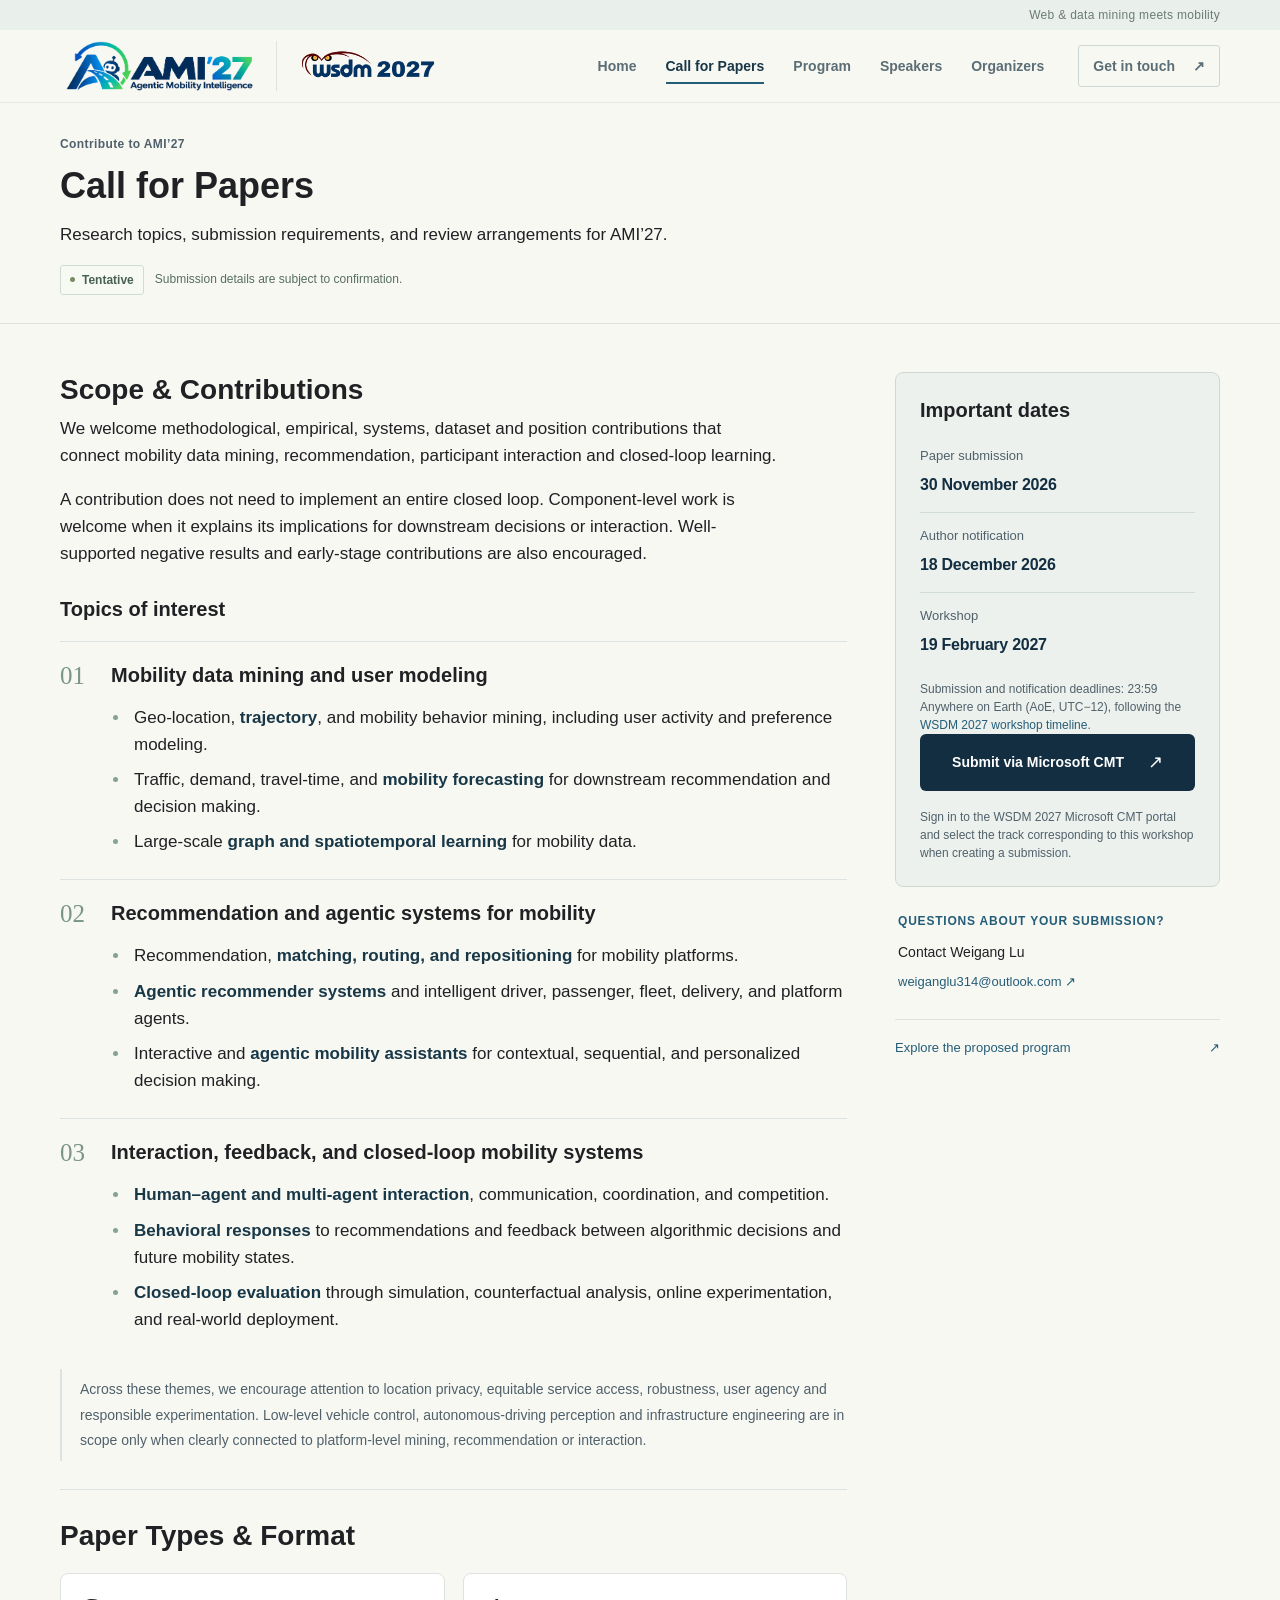
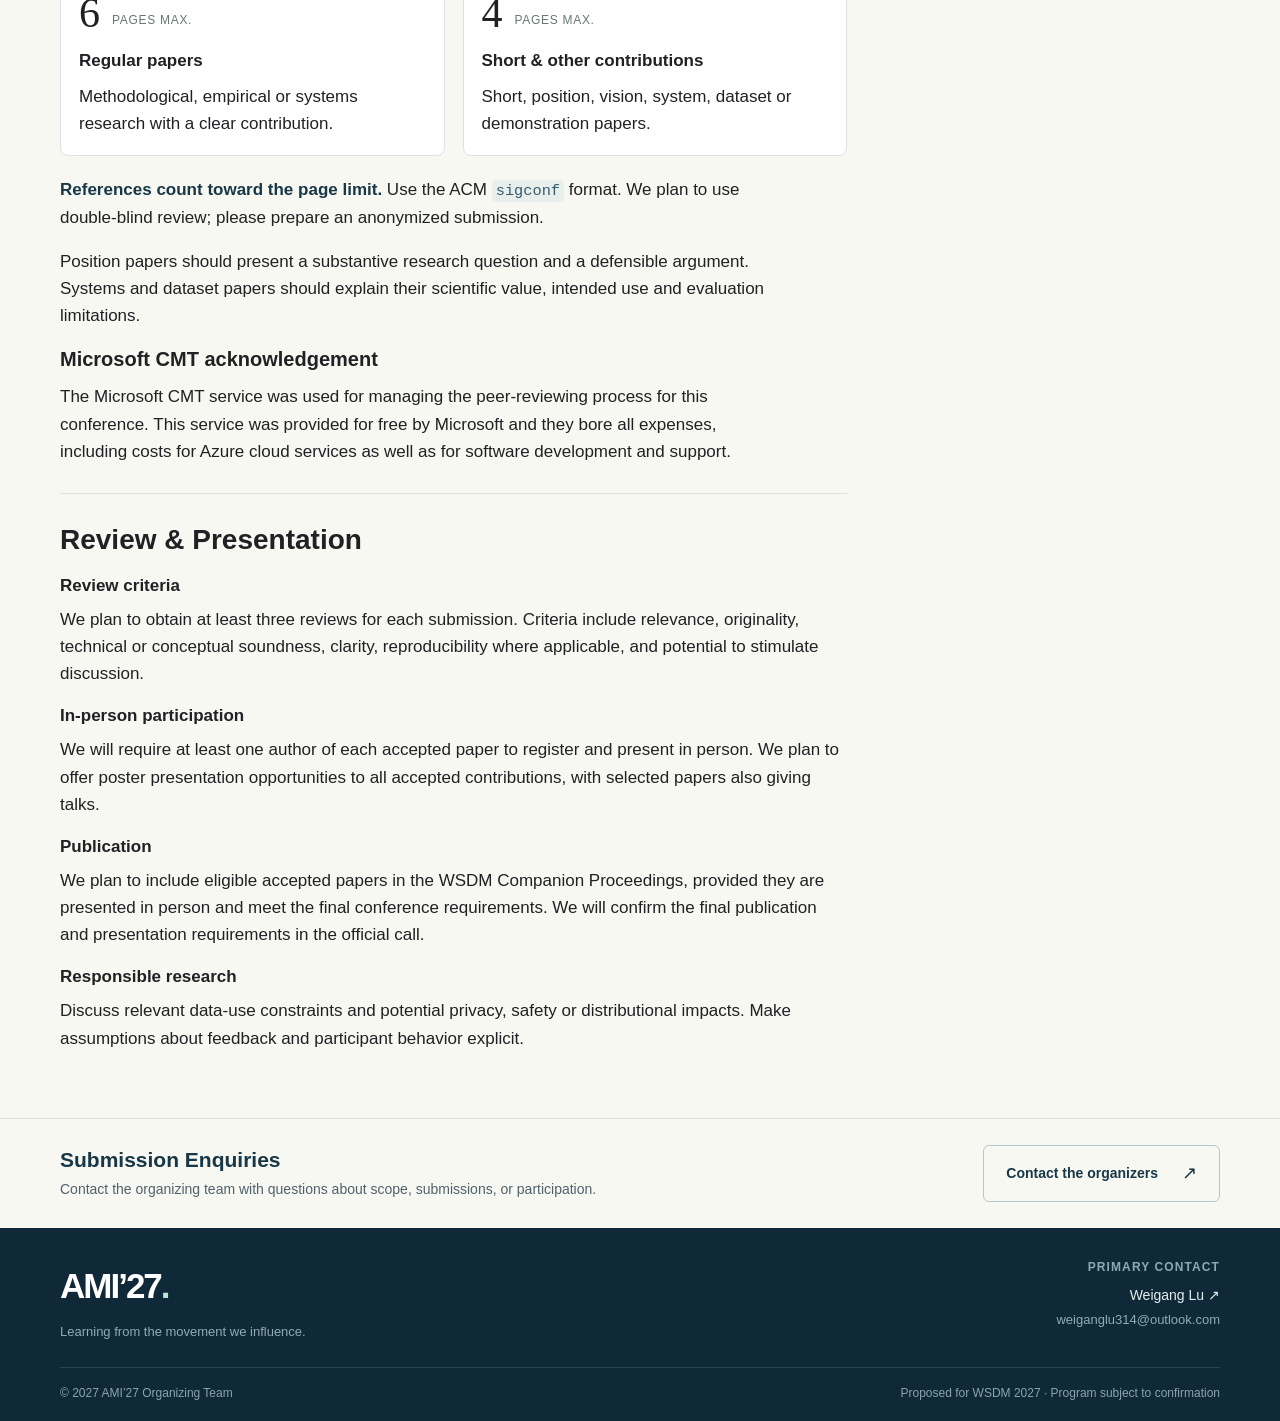
==== commit 36e68d81: "Add files via upload" ====
--- a/cfp.html
+++ b/cfp.html
@@ -1,5 +1,5 @@
 <!doctype html>
-<html lang="en"><head><meta charset="utf-8"><meta name="viewport" content="width=device-width, initial-scale=1"><meta name="theme-color" content="#122e40"><title>Call for Papers | AMI’27</title><meta name="description" content="Explore the proposed AMI’27 research topics, submission guidelines, review process and important dates."><meta property="og:type" content="website"><meta property="og:title" content="Call for Papers | AMI’27"><meta property="og:description" content="Explore the proposed AMI’27 research topics, submission guidelines, review process and important dates."><meta property="og:site_name" content="AMI’27 — Agentic Mobility Intelligence"><link rel="icon" href="assets/img/favicon.svg" type="image/svg+xml"><link rel="stylesheet" href="assets/css/bootstrap.min.css"><link rel="stylesheet" href="assets/css/site.css"><link rel="stylesheet" href="assets/css/proposal.css"><link rel="stylesheet" href="assets/css/refinements.css"><link rel="stylesheet" href="assets/css/images.css"><script src="assets/js/site.js" defer></script></head><body class="page-cfp"><a class="skip-link" href="#main-content">Skip to content</a>
+<html lang="en"><head><meta charset="utf-8"><meta name="viewport" content="width=device-width, initial-scale=1"><meta name="theme-color" content="#122e40"><title>Call for Papers | AMI’27</title><meta name="description" content="Explore the proposed AMI’27 research topics, submission guidelines, review process and important dates."><meta property="og:type" content="website"><meta property="og:title" content="Call for Papers | AMI’27"><meta property="og:description" content="Explore the proposed AMI’27 research topics, submission guidelines, review process and important dates."><meta property="og:site_name" content="AMI’27 — Agentic Mobility Intelligence"><link rel="icon" href="favicon.ico" sizes="16x16 32x32 48x48"><link rel="icon" href="assets/img/favicon-32.png" sizes="32x32" type="image/png"><link rel="icon" href="assets/img/favicon-16.png" sizes="16x16" type="image/png"><link rel="apple-touch-icon" href="assets/img/apple-touch-icon.png"><link rel="stylesheet" href="assets/css/bootstrap.min.css"><link rel="stylesheet" href="assets/css/site.css"><link rel="stylesheet" href="assets/css/proposal.css"><link rel="stylesheet" href="assets/css/refinements.css"><link rel="stylesheet" href="assets/css/images.css"><script src="assets/js/site.js" defer></script></head><body class="page-cfp"><a class="skip-link" href="#main-content">Skip to content</a>
   <div class="announcement"><div class="container"><span class="announcement-right">Web & data mining meets mobility</span></div></div>
   <header class="site-header"><div class="container nav-inner">
     <div class="brand-group"><a class="wordmark" href="index.html" aria-label="AMI’27 home"><img src="assets/img/ami27-logo-transparent.png" width="2172" height="724" alt="AMI’27 — Agentic Mobility Intelligence"></a><a class="conference-brand" href="https://www.wsdm-conference.org/2027/" target="_blank" rel="noopener noreferrer" aria-label="Visit the WSDM 2027 conference website (opens in a new tab)"><img src="assets/img/wsdm-2027-logo-transparent.png" width="2152" height="731" alt="WSDM 2027"></a></div>
@@ -9,4 +9,4 @@
   <section class="section"><div class="container"><div class="content-sidebar-grid"><div class="main-prose"><h2>Scope & Contributions</h2><p>We welcome methodological, empirical, systems, dataset and position contributions that connect mobility data mining, recommendation, participant interaction and closed-loop learning.</p><p>A contribution does not need to implement an entire closed loop. Component-level work is welcome when it explains its implications for downstream decisions or interaction. Well-supported negative results and early-stage contributions are also encouraged.</p><section class="topic-block" id="topics"><h3 class="topic-section-title">Topics of interest</h3><article class="topic-group" id="theme-01"><span class="topic-index">01</span><div><h3>Mobility data mining and user modeling</h3><ul class="clean-list"><li>Geo-location, <strong>trajectory</strong>, and mobility behavior mining, including user activity and preference modeling.</li><li>Traffic, demand, travel-time, and <strong>mobility forecasting</strong> for downstream recommendation and decision making.</li><li>Large-scale <strong>graph and spatiotemporal learning</strong> for mobility data.</li></ul></div></article><article class="topic-group" id="theme-02"><span class="topic-index">02</span><div><h3>Recommendation and agentic systems for mobility</h3><ul class="clean-list"><li>Recommendation, <strong>matching, routing, and repositioning</strong> for mobility platforms.</li><li><strong>Agentic recommender systems</strong> and intelligent driver, passenger, fleet, delivery, and platform agents.</li><li>Interactive and <strong>agentic mobility assistants</strong> for contextual, sequential, and personalized decision making.</li></ul></div></article><article class="topic-group" id="theme-03"><span class="topic-index">03</span><div><h3>Interaction, feedback, and closed-loop mobility systems</h3><ul class="clean-list"><li><strong>Human–agent and multi-agent interaction</strong>, communication, coordination, and competition.</li><li><strong>Behavioral responses</strong> to recommendations and feedback between algorithmic decisions and future mobility states.</li><li><strong>Closed-loop evaluation</strong> through simulation, counterfactual analysis, online experimentation, and real-world deployment.</li></ul></div></article><p class="scope-note">Across these themes, we encourage attention to location privacy, equitable service access, robustness, user agency and responsible experimentation. Low-level vehicle control, autonomous-driving perception and infrastructure engineering are in scope only when clearly connected to platform-level mining, recommendation or interaction.</p></section>
   <section class="article-section" id="submission-guidelines"><h2>Paper Types & Format</h2><div class="paper-types"><div><span class="paper-limit">6<span>pages max.</span></span><h3>Regular papers</h3><p>Methodological, empirical or systems research with a clear contribution.</p></div><div><span class="paper-limit">4<span>pages max.</span></span><h3>Short & other contributions</h3><p>Short, position, vision, system, dataset or demonstration papers.</p></div></div><p><strong>References count toward the page limit.</strong> Use the ACM <code>sigconf</code> format. We plan to use double-blind review; please prepare an anonymized submission.</p><p>Position papers should present a substantive research question and a defensible argument. Systems and dataset papers should explain their scientific value, intended use and evaluation limitations.</p><h3 id="cmt-acknowledgement">Microsoft CMT acknowledgement</h3><p>The Microsoft CMT service was used for managing the peer-reviewing process for this conference. This service was provided for free by Microsoft and they bore all expenses, including costs for Azure cloud services as well as for software development and support.</p></section>
   <section class="article-section"><h2>Review & Presentation</h2><div class="guideline-row"><div><h3>Review criteria</h3><p>We plan to obtain at least three reviews for each submission. Criteria include relevance, originality, technical or conceptual soundness, clarity, reproducibility where applicable, and potential to stimulate discussion.</p></div></div><div class="guideline-row"><div><h3>In-person participation</h3><p>We will require at least one author of each accepted paper to register and present in person. We plan to offer poster presentation opportunities to all accepted contributions, with selected papers also giving talks.</p></div></div><div class="guideline-row"><div><h3>Publication</h3><p>We plan to include eligible accepted papers in the WSDM Companion Proceedings, provided they are presented in person and meet the final conference requirements. We will confirm the final publication and presentation requirements in the official call.</p></div></div><div class="guideline-row"><div><h3>Responsible research</h3><p>Discuss relevant data-use constraints and potential privacy, safety or distributional impacts. Make assumptions about feedback and participant behavior explicit.</p></div></div></section></div>
-  <aside class="cfp-sidebar" aria-label="Submission dates and contact"><div class="dates-box"><div class="dates-heading"><h3>Important dates</h3></div><div class="dates-list dates-compact"><div><span class="date-label">Paper submission</span><strong>30 November 2026</strong></div><div><span class="date-label">Author notification</span><strong>18 December 2026</strong></div><div><span class="date-label">Workshop</span><strong>19 February 2027</strong></div></div><p class="fine-print">Submission and notification deadlines: 23:59 Anywhere on Earth (AoE, UTC−12), following the <a href="https://www.wsdm-conference.org/2027/cfworkshops.html">WSDM 2027 workshop timeline</a>.</p><div class="submission-pending"><span class="small-dot"></span>Submission link coming soon</div><p class="fine-print">The submission portal has not been announced.</p></div><div class="sidebar-contact"><span class="eyebrow">Questions about your submission?</span><p>Contact Weigang Lu</p><a href="mailto:weiganglu314@outlook.com">weiganglu314@outlook.com <span aria-hidden="true">↗</span></a></div><a class="sidebar-link" href="schedule.html">Explore the proposed program <span aria-hidden="true">↗</span></a></aside></div></div></section><section class="contact-band"><div class="container contact-band-inner"><div><h2>Submission Enquiries</h2><p>Contact the organizing team with questions about scope, submissions, or participation.</p></div><a class="button button-light" href="mailto:weiganglu314@outlook.com">Contact the organizers <span aria-hidden="true">↗</span></a></div></section></main><footer class="site-footer"><div class="container"><div class="footer-top"><div><a class="footer-brand" href="index.html">AMI’27<span class="footer-dot">.</span></a><p>Learning from the movement we influence.</p></div><div class="footer-contact"><span class="eyebrow">Primary contact</span><a href="mailto:weiganglu314@outlook.com">Weigang Lu <span aria-hidden="true">↗</span></a><span>weiganglu314@outlook.com</span></div></div><div class="footer-bottom"><span>© 2027 AMI’27 Organizing Team</span><span>Proposed for WSDM 2027 · Program subject to confirmation</span></div></div></footer><dialog class="image-dialog" aria-labelledby="image-dialog-title"><div class="image-dialog-toolbar"><h2 id="image-dialog-title">Diagram</h2><div class="dialog-actions"><button type="button" class="dialog-zoom" aria-pressed="false">Actual size</button><button type="button" class="dialog-close" aria-label="Close full-size diagram">Close <span aria-hidden="true">×</span></button></div></div><div class="dialog-image-scroll"><img alt="" class="dialog-image"></div><p>Choose Actual size to inspect details. Press Escape to close.</p></dialog></body></html>
+  <aside class="cfp-sidebar" aria-label="Submission dates and contact"><div class="dates-box"><div class="dates-heading"><h3>Important dates</h3></div><div class="dates-list dates-compact"><div><span class="date-label">Paper submission</span><strong>30 November 2026</strong></div><div><span class="date-label">Author notification</span><strong>18 December 2026</strong></div><div><span class="date-label">Workshop</span><strong>19 February 2027</strong></div></div><p class="fine-print">Submission and notification deadlines: 23:59 Anywhere on Earth (AoE, UTC−12), following the <a href="https://www.wsdm-conference.org/2027/cfworkshops.html">WSDM 2027 workshop timeline</a>.</p><p class="submission-link"><a class="button button-navy button-full" href="https://cmt3.research.microsoft.com/WSDM2027/" target="_blank" rel="noopener noreferrer" aria-label="Submit via Microsoft CMT (opens in a new tab)">Submit via Microsoft CMT <span aria-hidden="true">↗</span></a></p><p class="fine-print">Sign in to the WSDM 2027 Microsoft CMT portal and select the track corresponding to this workshop when creating a submission.</p></div><div class="sidebar-contact"><span class="eyebrow">Questions about your submission?</span><p>Contact Weigang Lu</p><a href="mailto:weiganglu314@outlook.com">weiganglu314@outlook.com <span aria-hidden="true">↗</span></a></div><a class="sidebar-link" href="schedule.html">Explore the proposed program <span aria-hidden="true">↗</span></a></aside></div></div></section><section class="contact-band"><div class="container contact-band-inner"><div><h2>Submission Enquiries</h2><p>Contact the organizing team with questions about scope, submissions, or participation.</p></div><a class="button button-light" href="mailto:weiganglu314@outlook.com">Contact the organizers <span aria-hidden="true">↗</span></a></div></section></main><footer class="site-footer"><div class="container"><div class="footer-top"><div><a class="footer-brand" href="index.html">AMI’27<span class="footer-dot">.</span></a><p>Learning from the movement we influence.</p></div><div class="footer-contact"><span class="eyebrow">Primary contact</span><a href="mailto:weiganglu314@outlook.com">Weigang Lu <span aria-hidden="true">↗</span></a><span>weiganglu314@outlook.com</span></div></div><div class="footer-bottom"><span>© 2027 AMI’27 Organizing Team</span><span>Proposed for WSDM 2027 · Program subject to confirmation</span></div></div></footer><dialog class="image-dialog" aria-labelledby="image-dialog-title"><div class="image-dialog-toolbar"><h2 id="image-dialog-title">Diagram</h2><div class="dialog-actions"><button type="button" class="dialog-zoom" aria-pressed="false">Actual size</button><button type="button" class="dialog-close" aria-label="Close full-size diagram">Close <span aria-hidden="true">×</span></button></div></div><div class="dialog-image-scroll"><img alt="" class="dialog-image"></div><p>Choose Actual size to inspect details. Press Escape to close.</p></dialog></body></html>
--- a/assets/css/refinements.css
+++ b/assets/css/refinements.css
@@ -132,6 +132,44 @@
 .speaker-pending h2{font-size:28px;line-height:1.3;margin:14px 0}
 .speaker-pending>p{margin-bottom:18px}
 
+/* Confirmed speaker, with proposed talk details clearly separated. */
+.invited-speaker{padding:28px;background:var(--surface-neutral);border:1px solid var(--line);border-radius:var(--card-radius)}
+.speaker-profile{display:grid;grid-template-columns:164px minmax(0,1fr);gap:28px;align-items:center}
+.speaker-portrait{display:block;width:164px;height:auto;border-radius:6px;background:#edf1ed}
+.speaker-profile-copy{min-width:0}
+.speaker-profile .eyebrow,.speaker-talk .eyebrow{display:block;font-size:12px;margin-bottom:8px}
+.speaker-profile h2{font-size:28px;line-height:1.25;margin:0 0 8px}
+.speaker-role{font-weight:600;color:var(--ink);margin-bottom:2px}
+.speaker-affiliation{margin-bottom:10px}
+.speaker-biography{color:var(--muted);margin-bottom:10px;max-width:80ch}
+.speaker-talk{display:grid;grid-template-columns:minmax(0,1fr) 280px;gap:32px;border-top:1px solid var(--line);margin-top:24px;padding-top:24px;align-items:start}
+.speaker-talk h3{font-size:22px;margin:0 0 12px}
+.speaker-focus{margin-bottom:10px}
+.speaker-talk-copy>.fine-print{margin-bottom:0}
+.speaker-slot{padding:18px 20px;border:1px solid #cfdbd5;border-radius:6px;background:#edf3ef;font-size:15px;line-height:1.5}
+.speaker-slot .status-pill{font-size:12px;padding:4px 8px;margin-bottom:10px}
+.speaker-slot p{margin-bottom:8px}
+.speaker-slot .speaker-slot-date{margin-bottom:2px}
+.speaker-slot .speaker-slot-time{font-size:20px;font-weight:600;color:var(--ink);margin-bottom:3px}
+.speaker-placement{border-top:1px solid #cfdbd5;padding-top:10px;margin-top:12px}
+.speaker-slot .text-link{font-size:14px;margin-top:2px}
+.speaker-updates{margin:18px 0 0;color:var(--muted);font-size:16px}
+@media(max-width:991px){
+  .speaker-profile{grid-template-columns:140px minmax(0,1fr);gap:22px;align-items:start}
+  .speaker-portrait{width:140px}
+  .speaker-talk{grid-template-columns:minmax(0,1fr) 240px;gap:24px}
+}
+@media(max-width:767px){
+  .invited-speaker{padding:20px}
+  .speaker-profile{grid-template-columns:1fr;gap:18px}
+  .speaker-portrait{width:132px}
+  .speaker-profile h2{font-size:26px}
+  .speaker-talk{grid-template-columns:1fr;gap:20px;margin-top:20px;padding-top:20px}
+  .speaker-talk h3{font-size:20px}
+  .speaker-slot{padding:16px}
+  .speaker-updates{font-size:15px}
+}
+
 .contact-band{background:var(--cream);color:var(--ink);padding:26px 0;border-top:1px solid var(--line)}
 .contact-band h2{font-family:var(--body-font);font-size:21px;font-weight:600;letter-spacing:normal;margin-bottom:6px}
 .contact-band p{color:var(--muted);line-height:1.5}
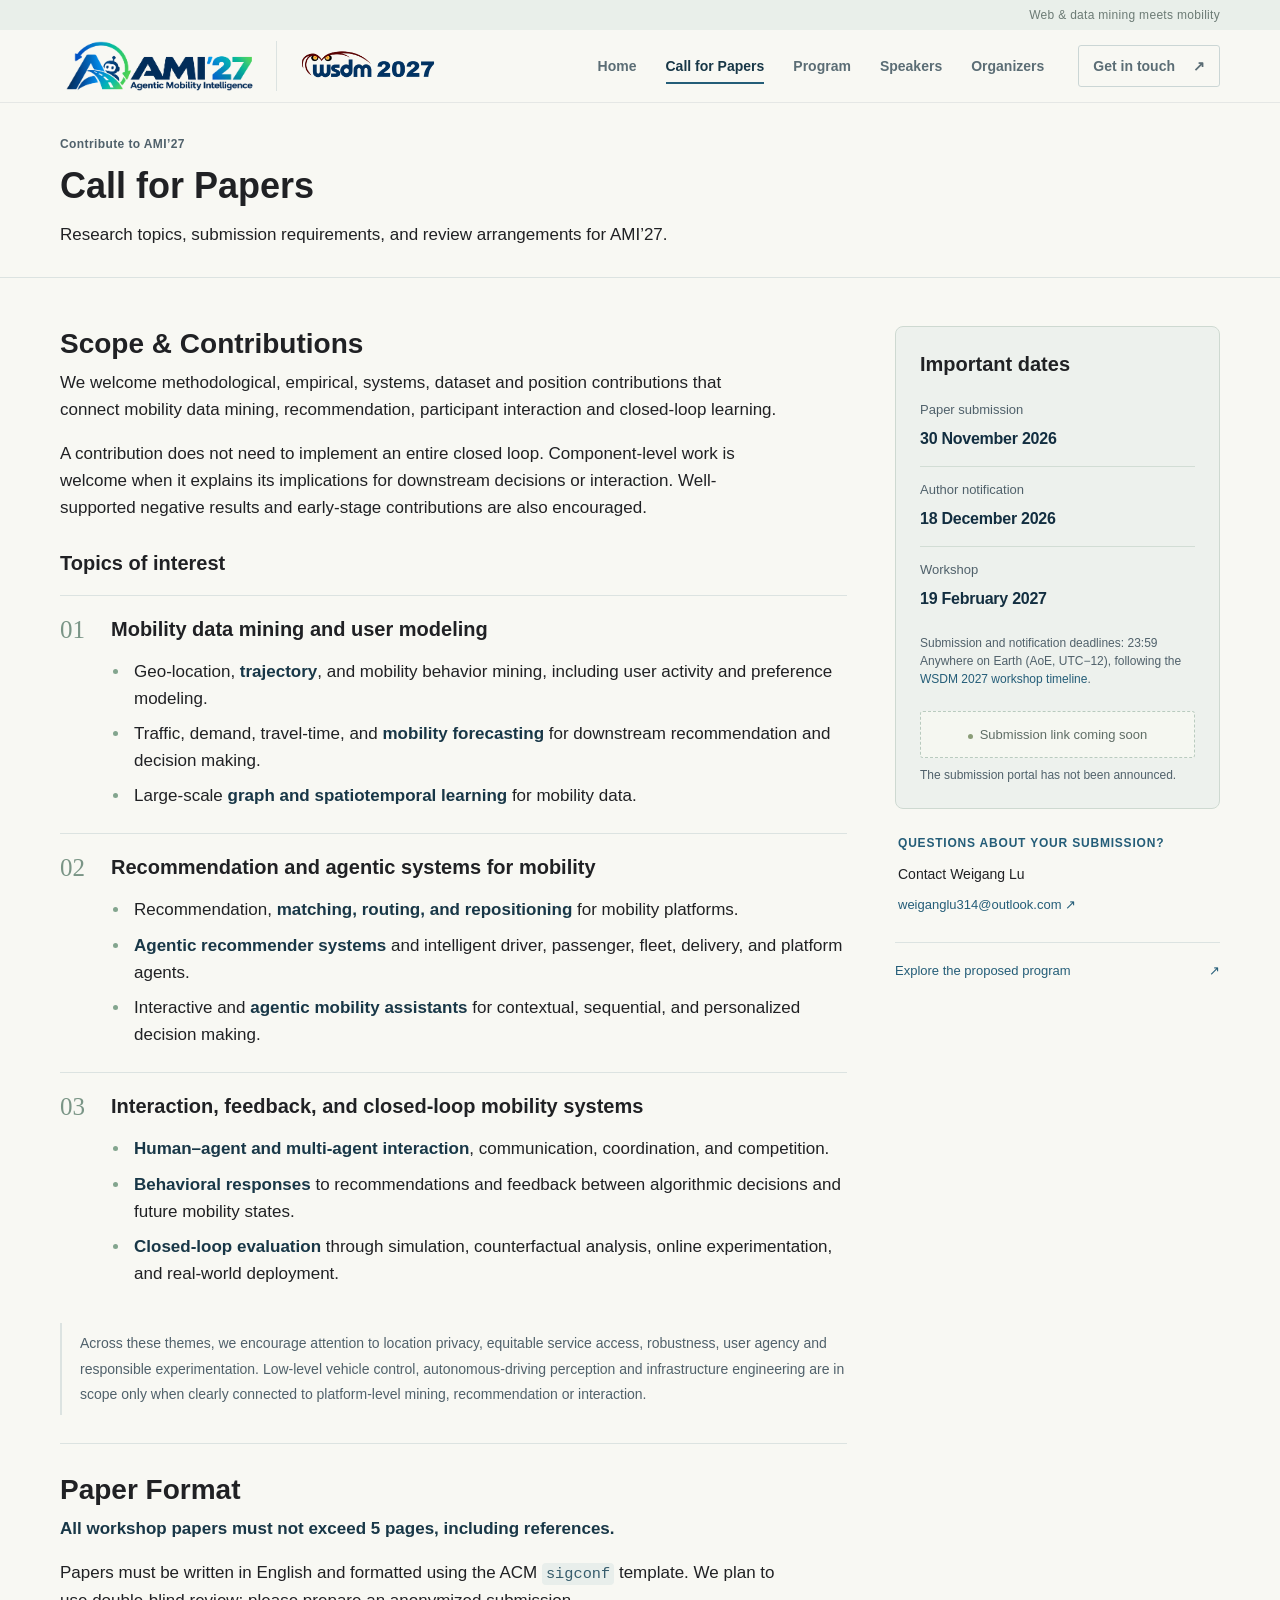
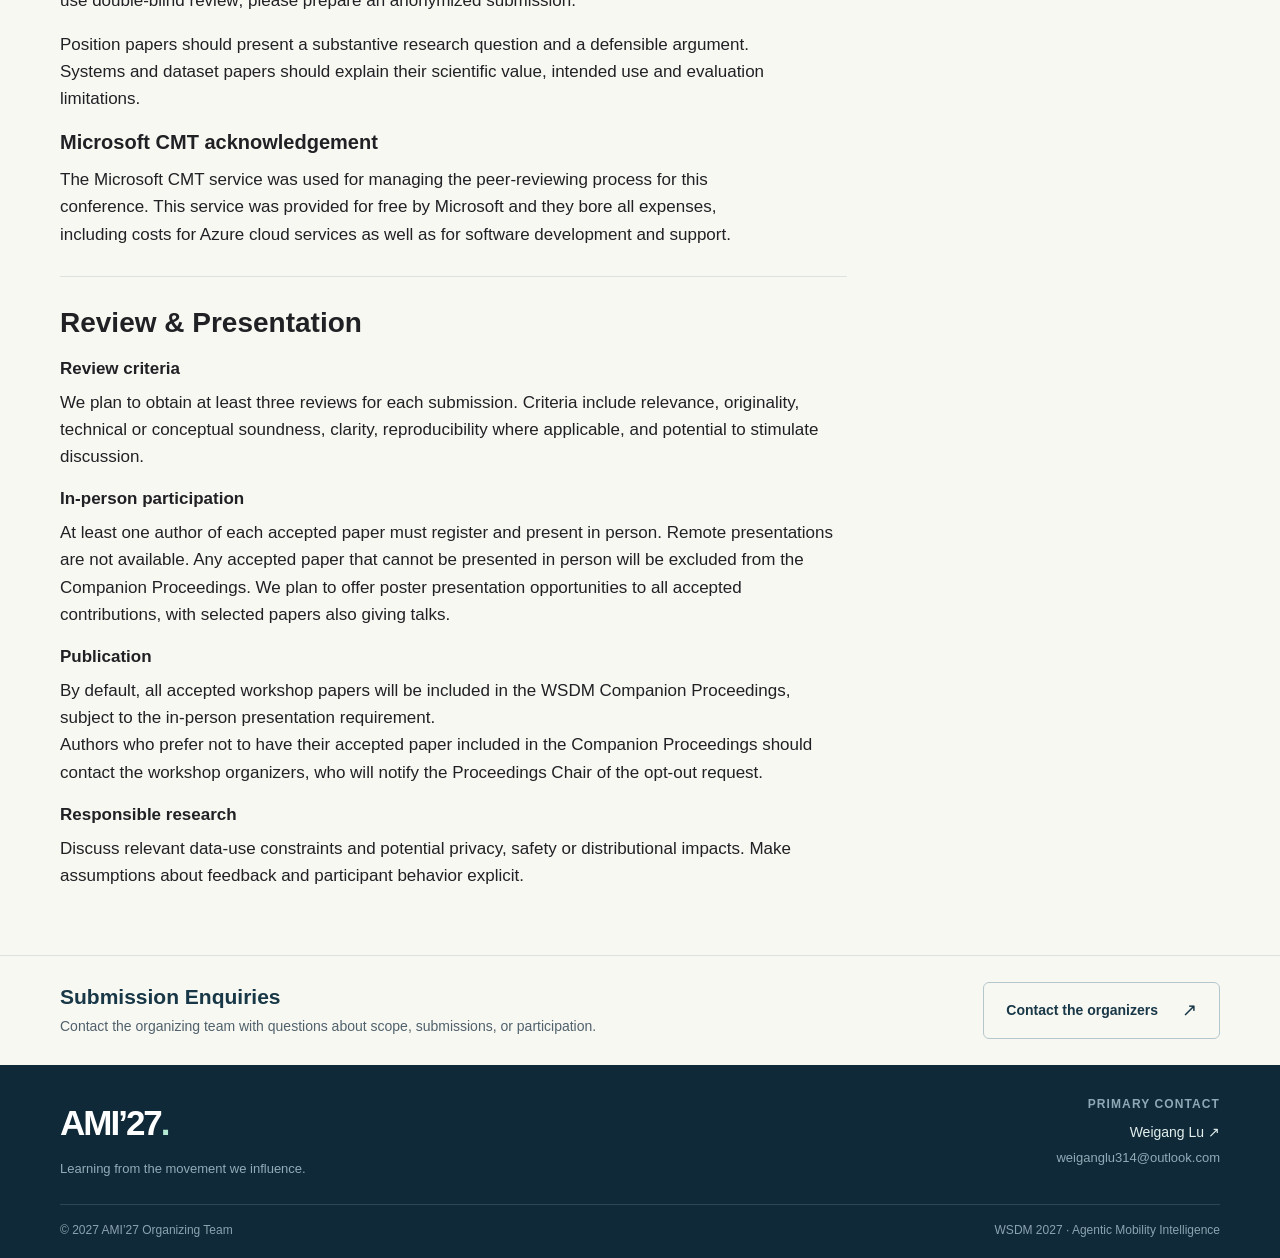
==== commit 28009fd6: "Update cfp.html" ====
--- a/cfp.html
+++ b/cfp.html
@@ -1,12 +1,12 @@
 <!doctype html>
-<html lang="en"><head><meta charset="utf-8"><meta name="viewport" content="width=device-width, initial-scale=1"><meta name="theme-color" content="#122e40"><title>Call for Papers | AMI’27</title><meta name="description" content="Explore the proposed AMI’27 research topics, submission guidelines, review process and important dates."><meta property="og:type" content="website"><meta property="og:title" content="Call for Papers | AMI’27"><meta property="og:description" content="Explore the proposed AMI’27 research topics, submission guidelines, review process and important dates."><meta property="og:site_name" content="AMI’27 — Agentic Mobility Intelligence"><link rel="icon" href="favicon.ico" sizes="16x16 32x32 48x48"><link rel="icon" href="assets/img/favicon-32.png" sizes="32x32" type="image/png"><link rel="icon" href="assets/img/favicon-16.png" sizes="16x16" type="image/png"><link rel="apple-touch-icon" href="assets/img/apple-touch-icon.png"><link rel="stylesheet" href="assets/css/bootstrap.min.css"><link rel="stylesheet" href="assets/css/site.css"><link rel="stylesheet" href="assets/css/proposal.css"><link rel="stylesheet" href="assets/css/refinements.css"><link rel="stylesheet" href="assets/css/images.css"><script src="assets/js/site.js" defer></script></head><body class="page-cfp"><a class="skip-link" href="#main-content">Skip to content</a>
+<html lang="en"><head><meta charset="utf-8"><meta name="viewport" content="width=device-width, initial-scale=1"><meta name="theme-color" content="#122e40"><title>Call for Papers | AMI’27</title><meta name="description" content="Explore the AMI’27 research topics, submission guidelines, review process and important dates."><meta property="og:type" content="website"><meta property="og:title" content="Call for Papers | AMI’27"><meta property="og:description" content="Explore the AMI’27 research topics, submission guidelines, review process and important dates."><meta property="og:site_name" content="AMI’27 — Agentic Mobility Intelligence"><link rel="icon" href="assets/img/favicon.svg" type="image/svg+xml"><link rel="stylesheet" href="assets/css/bootstrap.min.css"><link rel="stylesheet" href="assets/css/site.css"><link rel="stylesheet" href="assets/css/proposal.css"><link rel="stylesheet" href="assets/css/refinements.css"><link rel="stylesheet" href="assets/css/images.css"><script src="assets/js/site.js" defer></script></head><body class="page-cfp"><a class="skip-link" href="#main-content">Skip to content</a>
   <div class="announcement"><div class="container"><span class="announcement-right">Web & data mining meets mobility</span></div></div>
   <header class="site-header"><div class="container nav-inner">
     <div class="brand-group"><a class="wordmark" href="index.html" aria-label="AMI’27 home"><img src="assets/img/ami27-logo-transparent.png" width="2172" height="724" alt="AMI’27 — Agentic Mobility Intelligence"></a><a class="conference-brand" href="https://www.wsdm-conference.org/2027/" target="_blank" rel="noopener noreferrer" aria-label="Visit the WSDM 2027 conference website (opens in a new tab)"><img src="assets/img/wsdm-2027-logo-transparent.png" width="2152" height="731" alt="WSDM 2027"></a></div>
     <button class="menu-toggle" type="button" aria-controls="primary-navigation" aria-expanded="false"><span class="menu-lines" aria-hidden="true"></span><span class="sr-only">Open navigation</span></button>
     <nav class="site-nav" id="primary-navigation" aria-label="Main navigation"><a href="index.html">Home</a><a href="cfp.html" class="active" aria-current="page">Call for Papers</a><a href="schedule.html">Program</a><a href="speakers.html">Speakers</a><a href="organizers.html">Organizers</a><a class="nav-contact" href="mailto:weiganglu314@outlook.com">Get in touch <span aria-hidden="true">↗</span></a></nav>
-  </div></header><main id="main-content"><section class="page-hero"><div class="container"><div class="eyebrow">Contribute to AMI’27</div><h1>Call for Papers</h1><p class="page-lead">Research topics, submission requirements, and review arrangements for AMI’27.</p><div class="hero-status"><span class="status-pill"><span></span>Tentative</span><span>Submission details are subject to confirmation.</span></div></div></section>
+  </div></header><main id="main-content"><section class="page-hero"><div class="container"><div class="eyebrow">Contribute to AMI’27</div><h1>Call for Papers</h1><p class="page-lead">Research topics, submission requirements, and review arrangements for AMI’27.</p></div></section>
   <section class="section"><div class="container"><div class="content-sidebar-grid"><div class="main-prose"><h2>Scope & Contributions</h2><p>We welcome methodological, empirical, systems, dataset and position contributions that connect mobility data mining, recommendation, participant interaction and closed-loop learning.</p><p>A contribution does not need to implement an entire closed loop. Component-level work is welcome when it explains its implications for downstream decisions or interaction. Well-supported negative results and early-stage contributions are also encouraged.</p><section class="topic-block" id="topics"><h3 class="topic-section-title">Topics of interest</h3><article class="topic-group" id="theme-01"><span class="topic-index">01</span><div><h3>Mobility data mining and user modeling</h3><ul class="clean-list"><li>Geo-location, <strong>trajectory</strong>, and mobility behavior mining, including user activity and preference modeling.</li><li>Traffic, demand, travel-time, and <strong>mobility forecasting</strong> for downstream recommendation and decision making.</li><li>Large-scale <strong>graph and spatiotemporal learning</strong> for mobility data.</li></ul></div></article><article class="topic-group" id="theme-02"><span class="topic-index">02</span><div><h3>Recommendation and agentic systems for mobility</h3><ul class="clean-list"><li>Recommendation, <strong>matching, routing, and repositioning</strong> for mobility platforms.</li><li><strong>Agentic recommender systems</strong> and intelligent driver, passenger, fleet, delivery, and platform agents.</li><li>Interactive and <strong>agentic mobility assistants</strong> for contextual, sequential, and personalized decision making.</li></ul></div></article><article class="topic-group" id="theme-03"><span class="topic-index">03</span><div><h3>Interaction, feedback, and closed-loop mobility systems</h3><ul class="clean-list"><li><strong>Human–agent and multi-agent interaction</strong>, communication, coordination, and competition.</li><li><strong>Behavioral responses</strong> to recommendations and feedback between algorithmic decisions and future mobility states.</li><li><strong>Closed-loop evaluation</strong> through simulation, counterfactual analysis, online experimentation, and real-world deployment.</li></ul></div></article><p class="scope-note">Across these themes, we encourage attention to location privacy, equitable service access, robustness, user agency and responsible experimentation. Low-level vehicle control, autonomous-driving perception and infrastructure engineering are in scope only when clearly connected to platform-level mining, recommendation or interaction.</p></section>
-  <section class="article-section" id="submission-guidelines"><h2>Paper Types & Format</h2><div class="paper-types"><div><span class="paper-limit">6<span>pages max.</span></span><h3>Regular papers</h3><p>Methodological, empirical or systems research with a clear contribution.</p></div><div><span class="paper-limit">4<span>pages max.</span></span><h3>Short & other contributions</h3><p>Short, position, vision, system, dataset or demonstration papers.</p></div></div><p><strong>References count toward the page limit.</strong> Use the ACM <code>sigconf</code> format. We plan to use double-blind review; please prepare an anonymized submission.</p><p>Position papers should present a substantive research question and a defensible argument. Systems and dataset papers should explain their scientific value, intended use and evaluation limitations.</p><h3 id="cmt-acknowledgement">Microsoft CMT acknowledgement</h3><p>The Microsoft CMT service was used for managing the peer-reviewing process for this conference. This service was provided for free by Microsoft and they bore all expenses, including costs for Azure cloud services as well as for software development and support.</p></section>
-  <section class="article-section"><h2>Review & Presentation</h2><div class="guideline-row"><div><h3>Review criteria</h3><p>We plan to obtain at least three reviews for each submission. Criteria include relevance, originality, technical or conceptual soundness, clarity, reproducibility where applicable, and potential to stimulate discussion.</p></div></div><div class="guideline-row"><div><h3>In-person participation</h3><p>We will require at least one author of each accepted paper to register and present in person. We plan to offer poster presentation opportunities to all accepted contributions, with selected papers also giving talks.</p></div></div><div class="guideline-row"><div><h3>Publication</h3><p>We plan to include eligible accepted papers in the WSDM Companion Proceedings, provided they are presented in person and meet the final conference requirements. We will confirm the final publication and presentation requirements in the official call.</p></div></div><div class="guideline-row"><div><h3>Responsible research</h3><p>Discuss relevant data-use constraints and potential privacy, safety or distributional impacts. Make assumptions about feedback and participant behavior explicit.</p></div></div></section></div>
-  <aside class="cfp-sidebar" aria-label="Submission dates and contact"><div class="dates-box"><div class="dates-heading"><h3>Important dates</h3></div><div class="dates-list dates-compact"><div><span class="date-label">Paper submission</span><strong>30 November 2026</strong></div><div><span class="date-label">Author notification</span><strong>18 December 2026</strong></div><div><span class="date-label">Workshop</span><strong>19 February 2027</strong></div></div><p class="fine-print">Submission and notification deadlines: 23:59 Anywhere on Earth (AoE, UTC−12), following the <a href="https://www.wsdm-conference.org/2027/cfworkshops.html">WSDM 2027 workshop timeline</a>.</p><p class="submission-link"><a class="button button-navy button-full" href="https://cmt3.research.microsoft.com/WSDM2027/" target="_blank" rel="noopener noreferrer" aria-label="Submit via Microsoft CMT (opens in a new tab)">Submit via Microsoft CMT <span aria-hidden="true">↗</span></a></p><p class="fine-print">Sign in to the WSDM 2027 Microsoft CMT portal and select the track corresponding to this workshop when creating a submission.</p></div><div class="sidebar-contact"><span class="eyebrow">Questions about your submission?</span><p>Contact Weigang Lu</p><a href="mailto:weiganglu314@outlook.com">weiganglu314@outlook.com <span aria-hidden="true">↗</span></a></div><a class="sidebar-link" href="schedule.html">Explore the proposed program <span aria-hidden="true">↗</span></a></aside></div></div></section><section class="contact-band"><div class="container contact-band-inner"><div><h2>Submission Enquiries</h2><p>Contact the organizing team with questions about scope, submissions, or participation.</p></div><a class="button button-light" href="mailto:weiganglu314@outlook.com">Contact the organizers <span aria-hidden="true">↗</span></a></div></section></main><footer class="site-footer"><div class="container"><div class="footer-top"><div><a class="footer-brand" href="index.html">AMI’27<span class="footer-dot">.</span></a><p>Learning from the movement we influence.</p></div><div class="footer-contact"><span class="eyebrow">Primary contact</span><a href="mailto:weiganglu314@outlook.com">Weigang Lu <span aria-hidden="true">↗</span></a><span>weiganglu314@outlook.com</span></div></div><div class="footer-bottom"><span>© 2027 AMI’27 Organizing Team</span><span>Proposed for WSDM 2027 · Program subject to confirmation</span></div></div></footer><dialog class="image-dialog" aria-labelledby="image-dialog-title"><div class="image-dialog-toolbar"><h2 id="image-dialog-title">Diagram</h2><div class="dialog-actions"><button type="button" class="dialog-zoom" aria-pressed="false">Actual size</button><button type="button" class="dialog-close" aria-label="Close full-size diagram">Close <span aria-hidden="true">×</span></button></div></div><div class="dialog-image-scroll"><img alt="" class="dialog-image"></div><p>Choose Actual size to inspect details. Press Escape to close.</p></dialog></body></html>
+  <section class="article-section" id="submission-guidelines"><h2>Paper Format</h2><p><strong>All workshop papers must not exceed 5 pages, including references.</strong></p><p>Papers must be written in English and formatted using the ACM <code>sigconf</code> template. We plan to use double-blind review; please prepare an anonymized submission.</p><p>Position papers should present a substantive research question and a defensible argument. Systems and dataset papers should explain their scientific value, intended use and evaluation limitations.</p><h3 id="cmt-acknowledgement">Microsoft CMT acknowledgement</h3><p>The Microsoft CMT service was used for managing the peer-reviewing process for this conference. This service was provided for free by Microsoft and they bore all expenses, including costs for Azure cloud services as well as for software development and support.</p></section>
+  <section class="article-section"><h2>Review & Presentation</h2><div class="guideline-row"><div><h3>Review criteria</h3><p>We plan to obtain at least three reviews for each submission. Criteria include relevance, originality, technical or conceptual soundness, clarity, reproducibility where applicable, and potential to stimulate discussion.</p></div></div><div class="guideline-row"><div><h3>In-person participation</h3><p>At least one author of each accepted paper must register and present in person. Remote presentations are not available. Any accepted paper that cannot be presented in person will be excluded from the Companion Proceedings. We plan to offer poster presentation opportunities to all accepted contributions, with selected papers also giving talks.</p></div></div><div class="guideline-row"><div><h3>Publication</h3><p>By default, all accepted workshop papers will be included in the WSDM Companion Proceedings, subject to the in-person presentation requirement.</p><p>Authors who prefer not to have their accepted paper included in the Companion Proceedings should contact the workshop organizers, who will notify the Proceedings Chair of the opt-out request.</p></div></div><div class="guideline-row"><div><h3>Responsible research</h3><p>Discuss relevant data-use constraints and potential privacy, safety or distributional impacts. Make assumptions about feedback and participant behavior explicit.</p></div></div></section></div>
+  <aside class="cfp-sidebar" aria-label="Submission dates and contact"><div class="dates-box"><div class="dates-heading"><h3>Important dates</h3></div><div class="dates-list dates-compact"><div><span class="date-label">Paper submission</span><strong>30 November 2026</strong></div><div><span class="date-label">Author notification</span><strong>18 December 2026</strong></div><div><span class="date-label">Workshop</span><strong>19 February 2027</strong></div></div><p class="fine-print">Submission and notification deadlines: 23:59 Anywhere on Earth (AoE, UTC−12), following the <a href="https://www.wsdm-conference.org/2027/cfworkshops.html">WSDM 2027 workshop timeline</a>.</p><div class="submission-pending"><span class="small-dot"></span>Submission link coming soon</div><p class="fine-print">The submission portal has not been announced.</p></div><div class="sidebar-contact"><span class="eyebrow">Questions about your submission?</span><p>Contact Weigang Lu</p><a href="mailto:weiganglu314@outlook.com">weiganglu314@outlook.com <span aria-hidden="true">↗</span></a></div><a class="sidebar-link" href="schedule.html">Explore the proposed program <span aria-hidden="true">↗</span></a></aside></div></div></section><section class="contact-band"><div class="container contact-band-inner"><div><h2>Submission Enquiries</h2><p>Contact the organizing team with questions about scope, submissions, or participation.</p></div><a class="button button-light" href="mailto:weiganglu314@outlook.com">Contact the organizers <span aria-hidden="true">↗</span></a></div></section></main><footer class="site-footer"><div class="container"><div class="footer-top"><div><a class="footer-brand" href="index.html">AMI’27<span class="footer-dot">.</span></a><p>Learning from the movement we influence.</p></div><div class="footer-contact"><span class="eyebrow">Primary contact</span><a href="mailto:weiganglu314@outlook.com">Weigang Lu <span aria-hidden="true">↗</span></a><span>weiganglu314@outlook.com</span></div></div><div class="footer-bottom"><span>© 2027 AMI’27 Organizing Team</span><span>WSDM 2027 · Agentic Mobility Intelligence</span></div></div></footer><dialog class="image-dialog" aria-labelledby="image-dialog-title"><div class="image-dialog-toolbar"><h2 id="image-dialog-title">Diagram</h2><div class="dialog-actions"><button type="button" class="dialog-zoom" aria-pressed="false">Actual size</button><button type="button" class="dialog-close" aria-label="Close full-size diagram">Close <span aria-hidden="true">×</span></button></div></div><div class="dialog-image-scroll"><img alt="" class="dialog-image"></div><p>Choose Actual size to inspect details. Press Escape to close.</p></dialog></body></html>
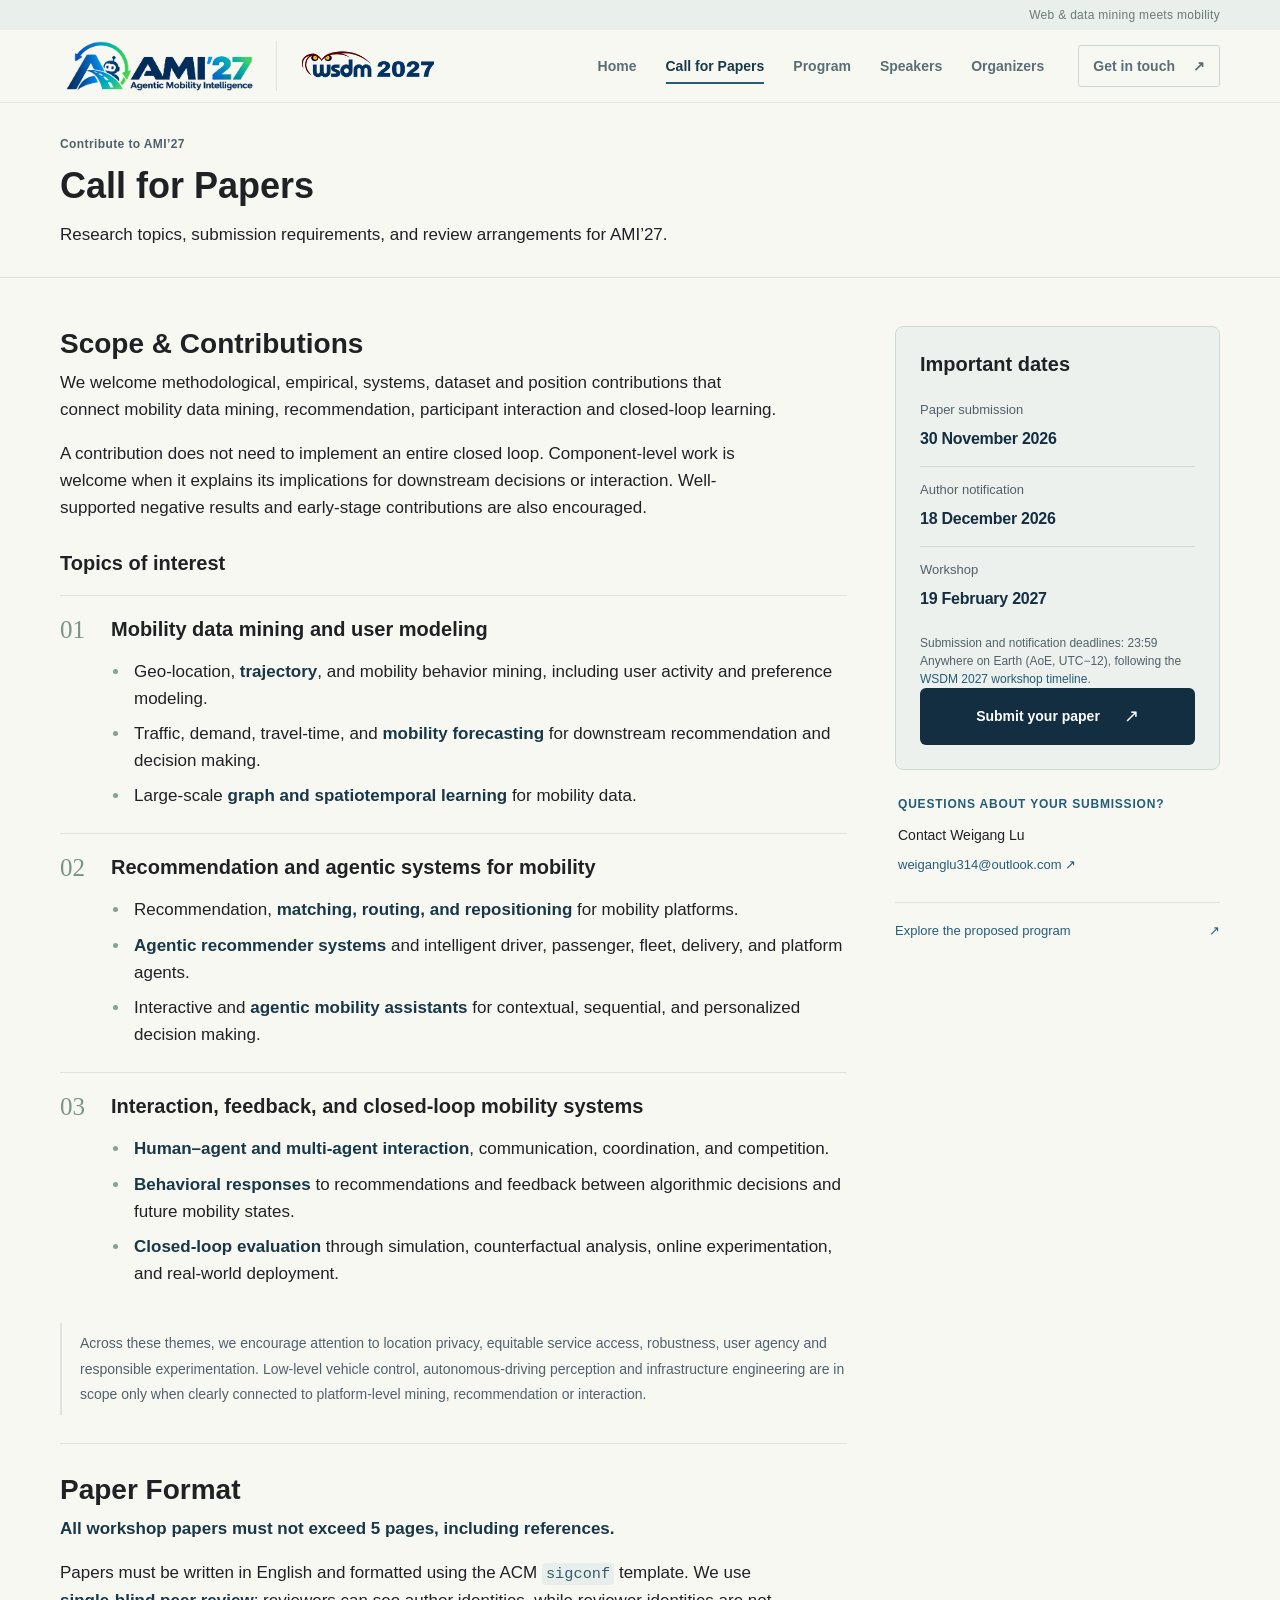
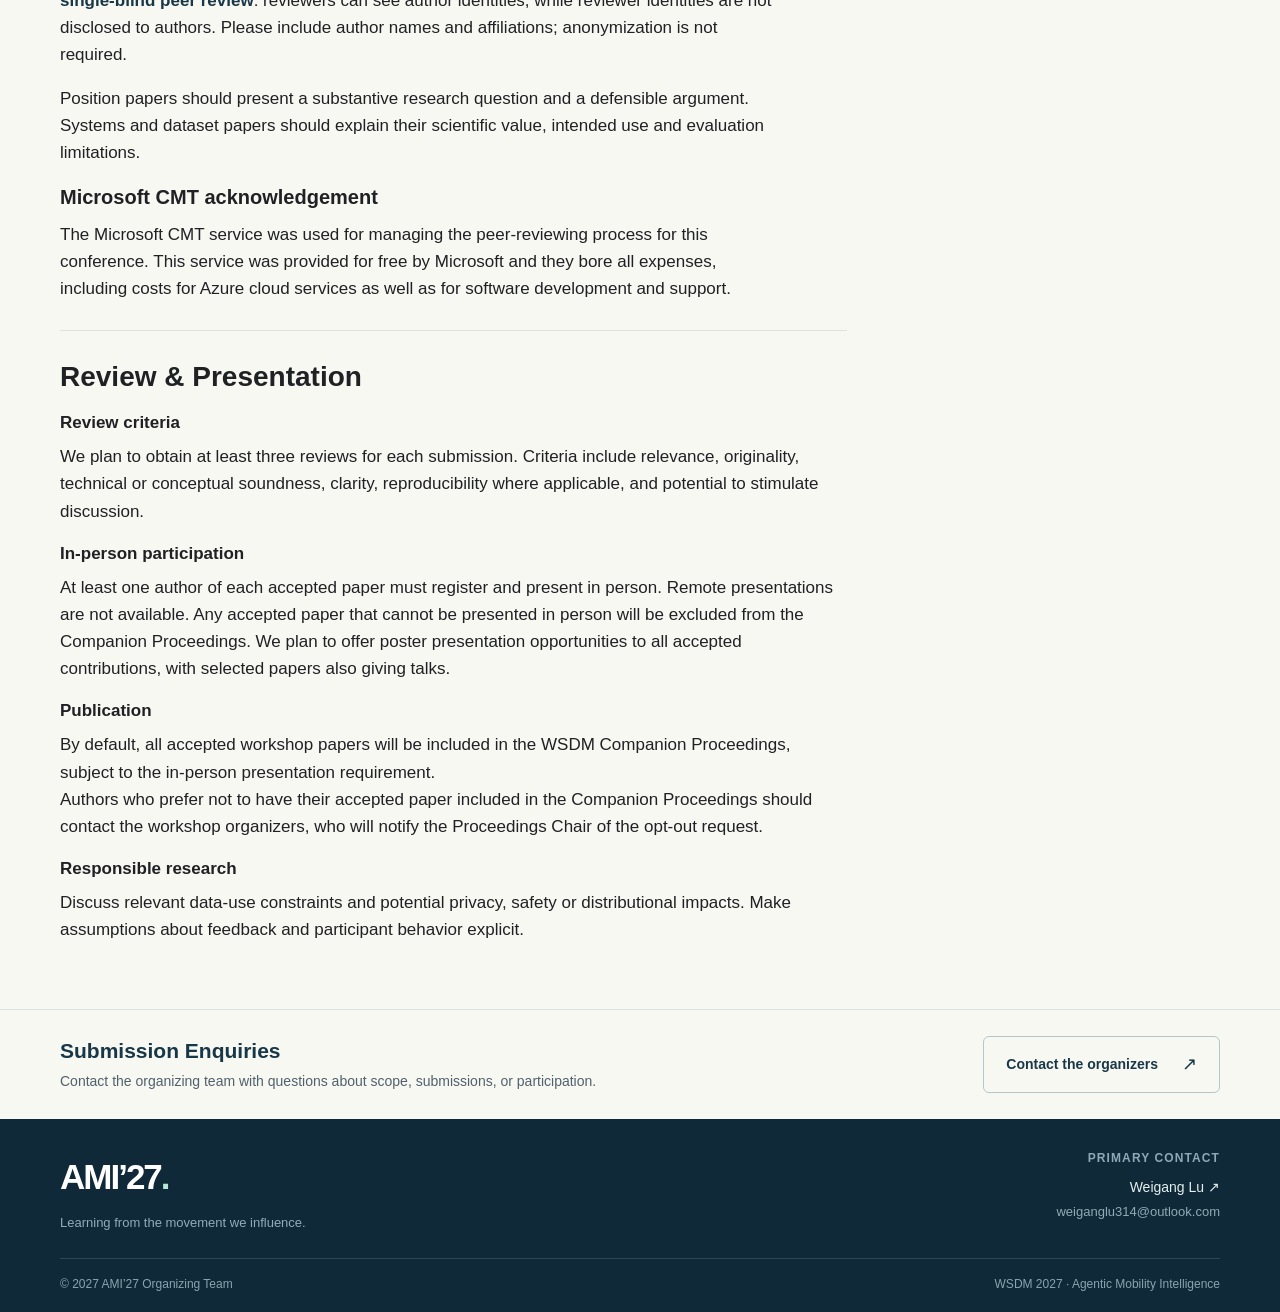
==== commit ca4b6e1b: "Updated for the cfp" ====
--- a/cfp.html
+++ b/cfp.html
@@ -7,6 +7,6 @@
     <nav class="site-nav" id="primary-navigation" aria-label="Main navigation"><a href="index.html">Home</a><a href="cfp.html" class="active" aria-current="page">Call for Papers</a><a href="schedule.html">Program</a><a href="speakers.html">Speakers</a><a href="organizers.html">Organizers</a><a class="nav-contact" href="mailto:weiganglu314@outlook.com">Get in touch <span aria-hidden="true">↗</span></a></nav>
   </div></header><main id="main-content"><section class="page-hero"><div class="container"><div class="eyebrow">Contribute to AMI’27</div><h1>Call for Papers</h1><p class="page-lead">Research topics, submission requirements, and review arrangements for AMI’27.</p></div></section>
   <section class="section"><div class="container"><div class="content-sidebar-grid"><div class="main-prose"><h2>Scope & Contributions</h2><p>We welcome methodological, empirical, systems, dataset and position contributions that connect mobility data mining, recommendation, participant interaction and closed-loop learning.</p><p>A contribution does not need to implement an entire closed loop. Component-level work is welcome when it explains its implications for downstream decisions or interaction. Well-supported negative results and early-stage contributions are also encouraged.</p><section class="topic-block" id="topics"><h3 class="topic-section-title">Topics of interest</h3><article class="topic-group" id="theme-01"><span class="topic-index">01</span><div><h3>Mobility data mining and user modeling</h3><ul class="clean-list"><li>Geo-location, <strong>trajectory</strong>, and mobility behavior mining, including user activity and preference modeling.</li><li>Traffic, demand, travel-time, and <strong>mobility forecasting</strong> for downstream recommendation and decision making.</li><li>Large-scale <strong>graph and spatiotemporal learning</strong> for mobility data.</li></ul></div></article><article class="topic-group" id="theme-02"><span class="topic-index">02</span><div><h3>Recommendation and agentic systems for mobility</h3><ul class="clean-list"><li>Recommendation, <strong>matching, routing, and repositioning</strong> for mobility platforms.</li><li><strong>Agentic recommender systems</strong> and intelligent driver, passenger, fleet, delivery, and platform agents.</li><li>Interactive and <strong>agentic mobility assistants</strong> for contextual, sequential, and personalized decision making.</li></ul></div></article><article class="topic-group" id="theme-03"><span class="topic-index">03</span><div><h3>Interaction, feedback, and closed-loop mobility systems</h3><ul class="clean-list"><li><strong>Human–agent and multi-agent interaction</strong>, communication, coordination, and competition.</li><li><strong>Behavioral responses</strong> to recommendations and feedback between algorithmic decisions and future mobility states.</li><li><strong>Closed-loop evaluation</strong> through simulation, counterfactual analysis, online experimentation, and real-world deployment.</li></ul></div></article><p class="scope-note">Across these themes, we encourage attention to location privacy, equitable service access, robustness, user agency and responsible experimentation. Low-level vehicle control, autonomous-driving perception and infrastructure engineering are in scope only when clearly connected to platform-level mining, recommendation or interaction.</p></section>
-  <section class="article-section" id="submission-guidelines"><h2>Paper Format</h2><p><strong>All workshop papers must not exceed 5 pages, including references.</strong></p><p>Papers must be written in English and formatted using the ACM <code>sigconf</code> template. We plan to use double-blind review; please prepare an anonymized submission.</p><p>Position papers should present a substantive research question and a defensible argument. Systems and dataset papers should explain their scientific value, intended use and evaluation limitations.</p><h3 id="cmt-acknowledgement">Microsoft CMT acknowledgement</h3><p>The Microsoft CMT service was used for managing the peer-reviewing process for this conference. This service was provided for free by Microsoft and they bore all expenses, including costs for Azure cloud services as well as for software development and support.</p></section>
+  <section class="article-section" id="submission-guidelines"><h2>Paper Format</h2><p><strong>All workshop papers must not exceed 5 pages, including references.</strong></p><p>Papers must be written in English and formatted using the ACM <code>sigconf</code> template. We use <strong class="review-policy">single-blind peer review</strong>: reviewers can see author identities, while reviewer identities are not disclosed to authors. Please include author names and affiliations; anonymization is not required.</p><p>Position papers should present a substantive research question and a defensible argument. Systems and dataset papers should explain their scientific value, intended use and evaluation limitations.</p><h3 id="cmt-acknowledgement">Microsoft CMT acknowledgement</h3><p>The Microsoft CMT service was used for managing the peer-reviewing process for this conference. This service was provided for free by Microsoft and they bore all expenses, including costs for Azure cloud services as well as for software development and support.</p></section>
   <section class="article-section"><h2>Review & Presentation</h2><div class="guideline-row"><div><h3>Review criteria</h3><p>We plan to obtain at least three reviews for each submission. Criteria include relevance, originality, technical or conceptual soundness, clarity, reproducibility where applicable, and potential to stimulate discussion.</p></div></div><div class="guideline-row"><div><h3>In-person participation</h3><p>At least one author of each accepted paper must register and present in person. Remote presentations are not available. Any accepted paper that cannot be presented in person will be excluded from the Companion Proceedings. We plan to offer poster presentation opportunities to all accepted contributions, with selected papers also giving talks.</p></div></div><div class="guideline-row"><div><h3>Publication</h3><p>By default, all accepted workshop papers will be included in the WSDM Companion Proceedings, subject to the in-person presentation requirement.</p><p>Authors who prefer not to have their accepted paper included in the Companion Proceedings should contact the workshop organizers, who will notify the Proceedings Chair of the opt-out request.</p></div></div><div class="guideline-row"><div><h3>Responsible research</h3><p>Discuss relevant data-use constraints and potential privacy, safety or distributional impacts. Make assumptions about feedback and participant behavior explicit.</p></div></div></section></div>
-  <aside class="cfp-sidebar" aria-label="Submission dates and contact"><div class="dates-box"><div class="dates-heading"><h3>Important dates</h3></div><div class="dates-list dates-compact"><div><span class="date-label">Paper submission</span><strong>30 November 2026</strong></div><div><span class="date-label">Author notification</span><strong>18 December 2026</strong></div><div><span class="date-label">Workshop</span><strong>19 February 2027</strong></div></div><p class="fine-print">Submission and notification deadlines: 23:59 Anywhere on Earth (AoE, UTC−12), following the <a href="https://www.wsdm-conference.org/2027/cfworkshops.html">WSDM 2027 workshop timeline</a>.</p><div class="submission-pending"><span class="small-dot"></span>Submission link coming soon</div><p class="fine-print">The submission portal has not been announced.</p></div><div class="sidebar-contact"><span class="eyebrow">Questions about your submission?</span><p>Contact Weigang Lu</p><a href="mailto:weiganglu314@outlook.com">weiganglu314@outlook.com <span aria-hidden="true">↗</span></a></div><a class="sidebar-link" href="schedule.html">Explore the proposed program <span aria-hidden="true">↗</span></a></aside></div></div></section><section class="contact-band"><div class="container contact-band-inner"><div><h2>Submission Enquiries</h2><p>Contact the organizing team with questions about scope, submissions, or participation.</p></div><a class="button button-light" href="mailto:weiganglu314@outlook.com">Contact the organizers <span aria-hidden="true">↗</span></a></div></section></main><footer class="site-footer"><div class="container"><div class="footer-top"><div><a class="footer-brand" href="index.html">AMI’27<span class="footer-dot">.</span></a><p>Learning from the movement we influence.</p></div><div class="footer-contact"><span class="eyebrow">Primary contact</span><a href="mailto:weiganglu314@outlook.com">Weigang Lu <span aria-hidden="true">↗</span></a><span>weiganglu314@outlook.com</span></div></div><div class="footer-bottom"><span>© 2027 AMI’27 Organizing Team</span><span>WSDM 2027 · Agentic Mobility Intelligence</span></div></div></footer><dialog class="image-dialog" aria-labelledby="image-dialog-title"><div class="image-dialog-toolbar"><h2 id="image-dialog-title">Diagram</h2><div class="dialog-actions"><button type="button" class="dialog-zoom" aria-pressed="false">Actual size</button><button type="button" class="dialog-close" aria-label="Close full-size diagram">Close <span aria-hidden="true">×</span></button></div></div><div class="dialog-image-scroll"><img alt="" class="dialog-image"></div><p>Choose Actual size to inspect details. Press Escape to close.</p></dialog></body></html>
+  <aside class="cfp-sidebar" aria-label="Submission dates and contact"><div class="dates-box"><div class="dates-heading"><h3>Important dates</h3></div><div class="dates-list dates-compact"><div><span class="date-label">Paper submission</span><strong>30 November 2026</strong></div><div><span class="date-label">Author notification</span><strong>18 December 2026</strong></div><div><span class="date-label">Workshop</span><strong>19 February 2027</strong></div></div><p class="fine-print">Submission and notification deadlines: 23:59 Anywhere on Earth (AoE, UTC−12), following the <a href="https://www.wsdm-conference.org/2027/cfworkshops.html">WSDM 2027 workshop timeline</a>.</p><a class="button button-navy button-full" href="https://cmt3.research.microsoft.com/WSDM2027/">Submit your paper <span aria-hidden="true">↗</span></a></div><div class="sidebar-contact"><span class="eyebrow">Questions about your submission?</span><p>Contact Weigang Lu</p><a href="mailto:weiganglu314@outlook.com">weiganglu314@outlook.com <span aria-hidden="true">↗</span></a></div><a class="sidebar-link" href="schedule.html">Explore the proposed program <span aria-hidden="true">↗</span></a></aside></div></div></section><section class="contact-band"><div class="container contact-band-inner"><div><h2>Submission Enquiries</h2><p>Contact the organizing team with questions about scope, submissions, or participation.</p></div><a class="button button-light" href="mailto:weiganglu314@outlook.com">Contact the organizers <span aria-hidden="true">↗</span></a></div></section></main><footer class="site-footer"><div class="container"><div class="footer-top"><div><a class="footer-brand" href="index.html">AMI’27<span class="footer-dot">.</span></a><p>Learning from the movement we influence.</p></div><div class="footer-contact"><span class="eyebrow">Primary contact</span><a href="mailto:weiganglu314@outlook.com">Weigang Lu <span aria-hidden="true">↗</span></a><span>weiganglu314@outlook.com</span></div></div><div class="footer-bottom"><span>© 2027 AMI’27 Organizing Team</span><span>WSDM 2027 · Agentic Mobility Intelligence</span></div></div></footer><dialog class="image-dialog" aria-labelledby="image-dialog-title"><div class="image-dialog-toolbar"><h2 id="image-dialog-title">Diagram</h2><div class="dialog-actions"><button type="button" class="dialog-zoom" aria-pressed="false">Actual size</button><button type="button" class="dialog-close" aria-label="Close full-size diagram">Close <span aria-hidden="true">×</span></button></div></div><div class="dialog-image-scroll"><img alt="" class="dialog-image"></div><p>Choose Actual size to inspect details. Press Escape to close.</p></dialog></body></html>
--- a/assets/css/refinements.css
+++ b/assets/css/refinements.css
@@ -113,6 +113,7 @@
 .topic-group{padding:20px 0}
 .topic-group h3{margin-bottom:12px}
 .article-section{padding-top:28px;margin-top:28px}
+.review-policy{color:#b42318;font-weight:700}
 .paper-types{gap:18px;margin:20px 0}
 .paper-types>div,.speaker-pending{background:var(--surface-neutral);border-color:var(--line);border-radius:var(--card-radius)}
 .paper-types>div{padding:18px}
